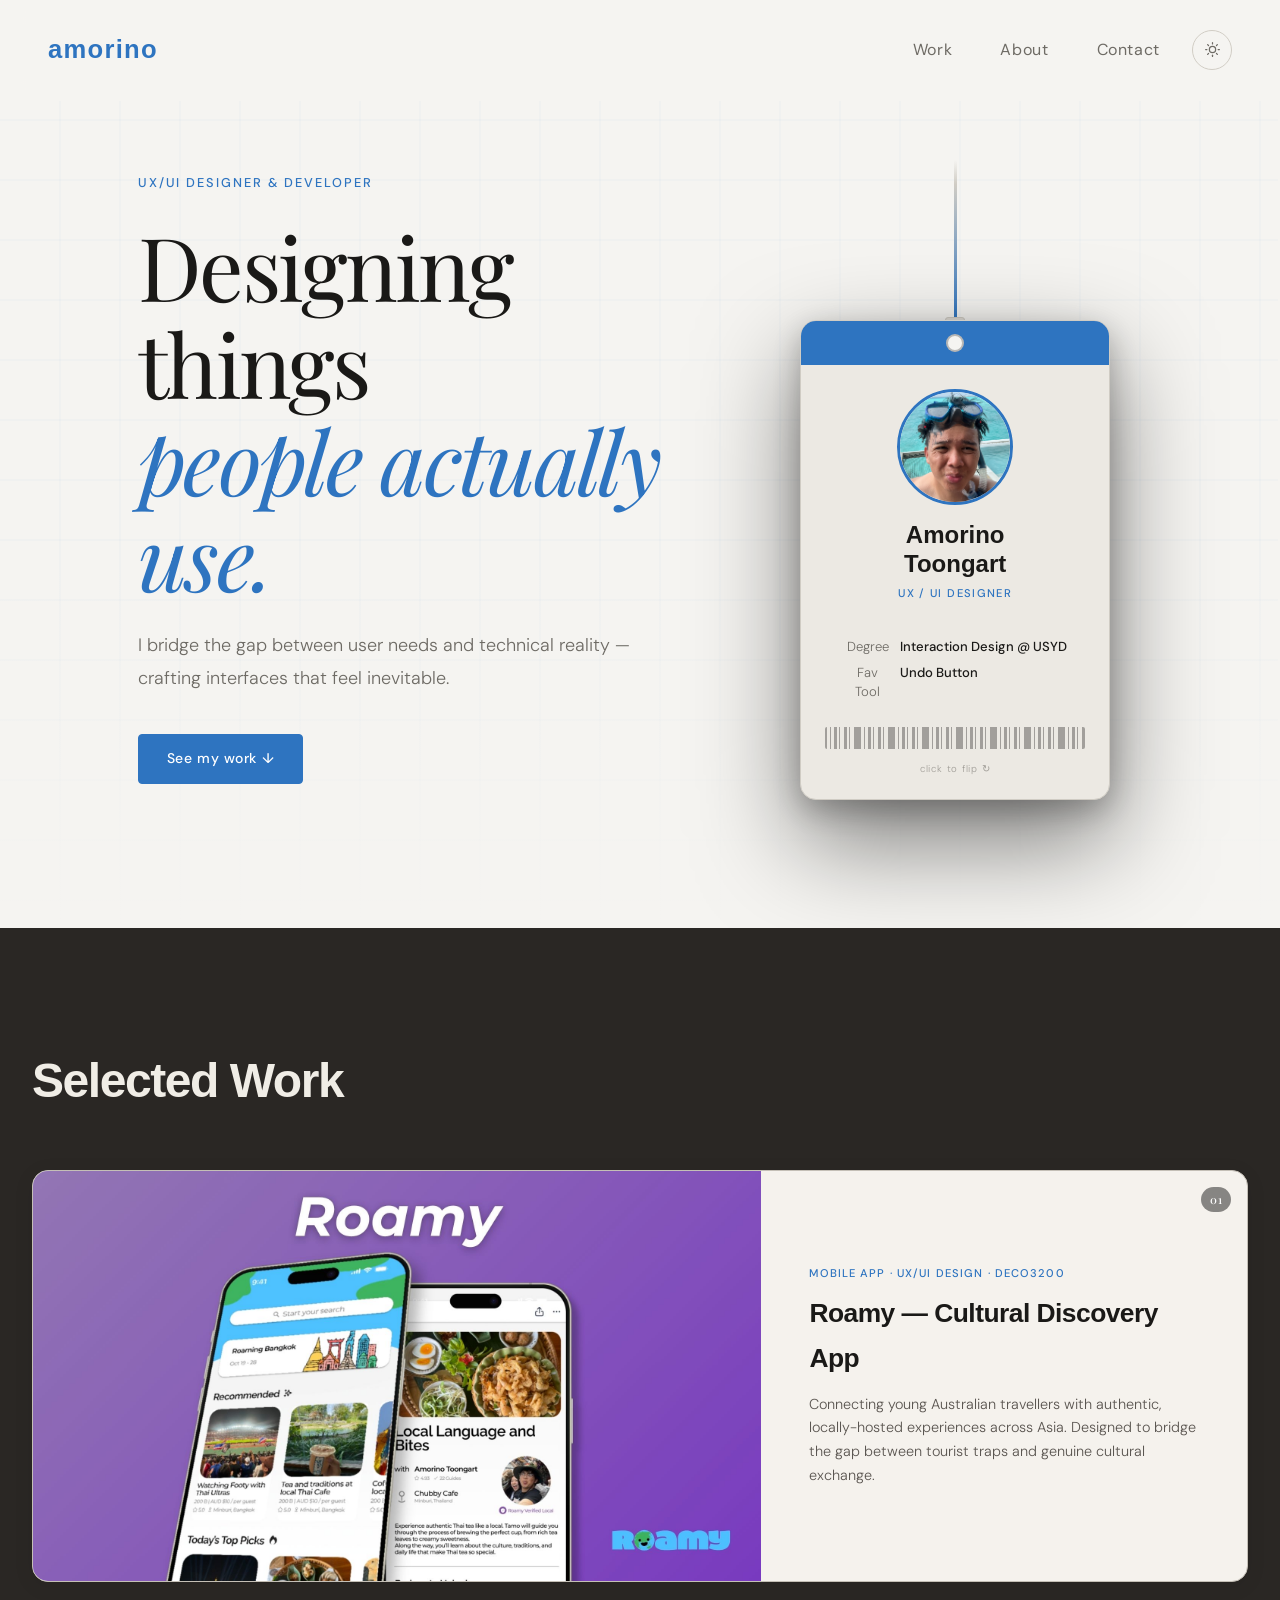
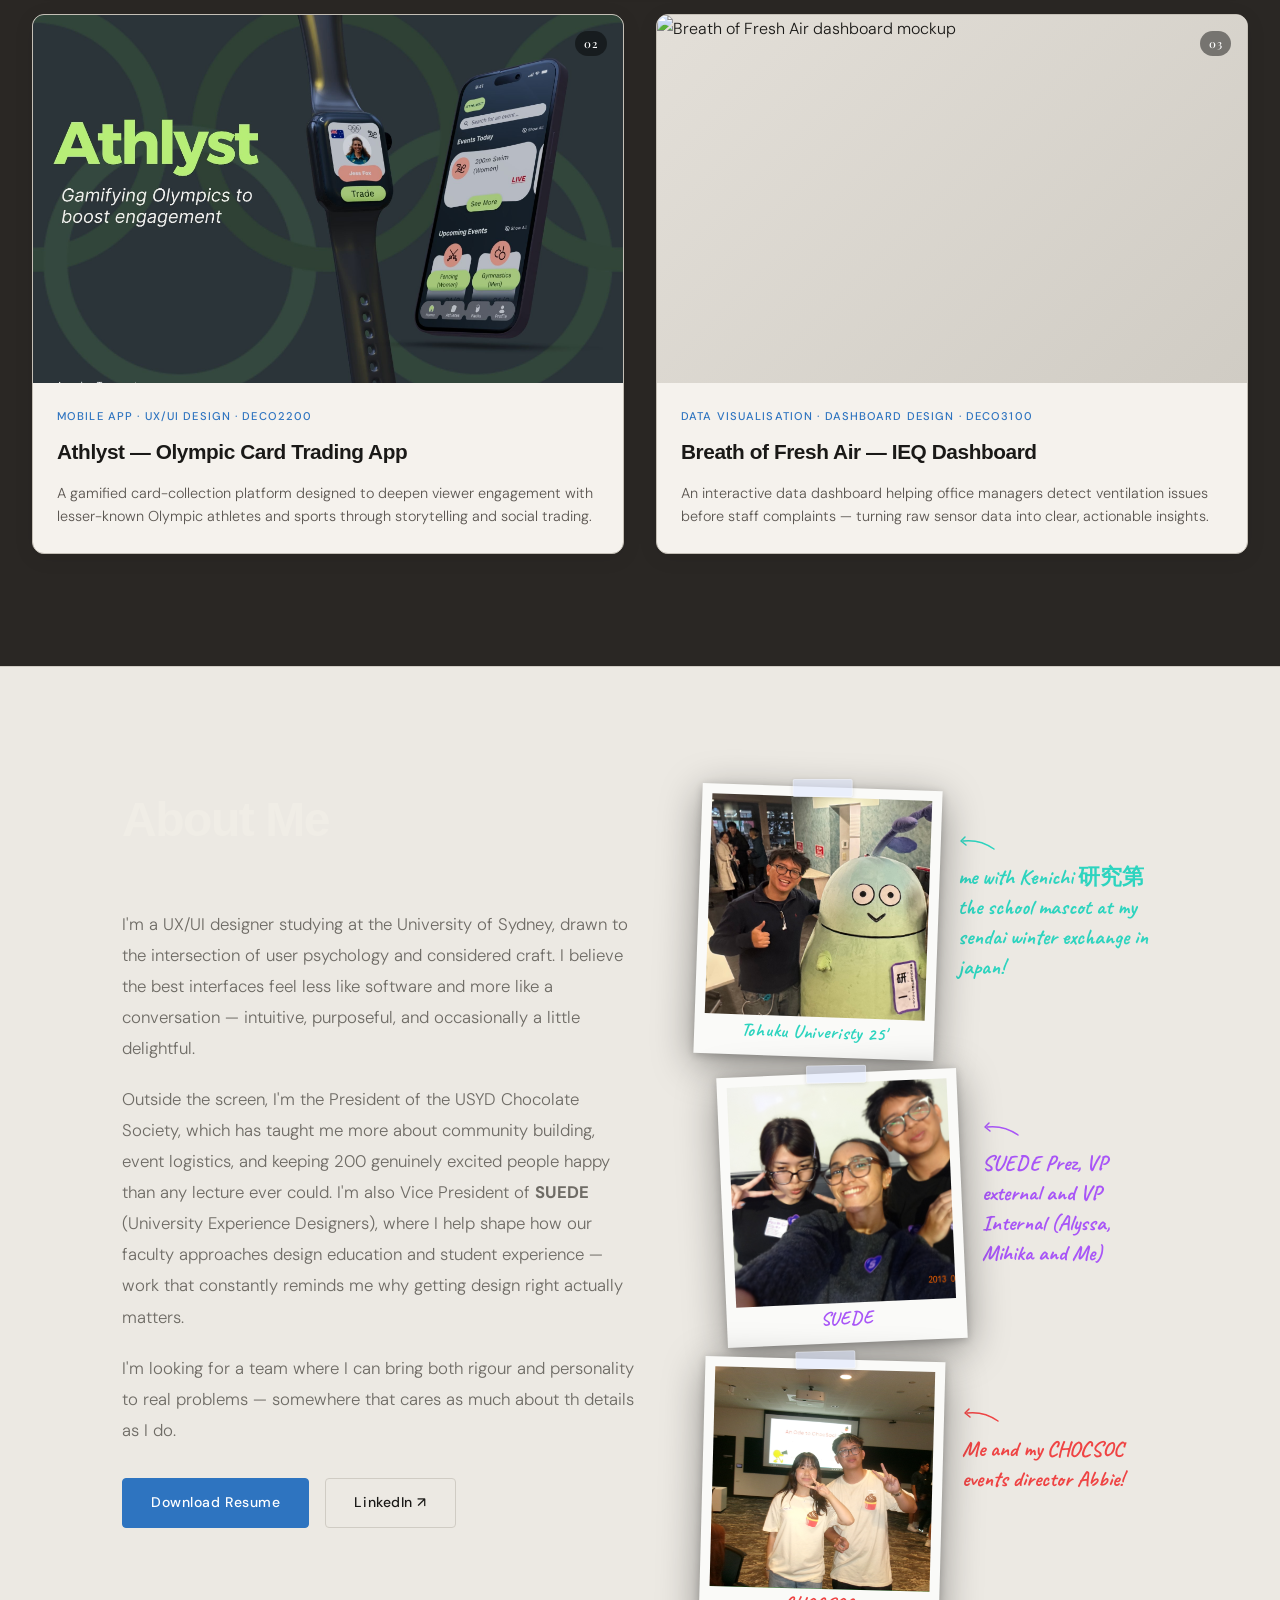
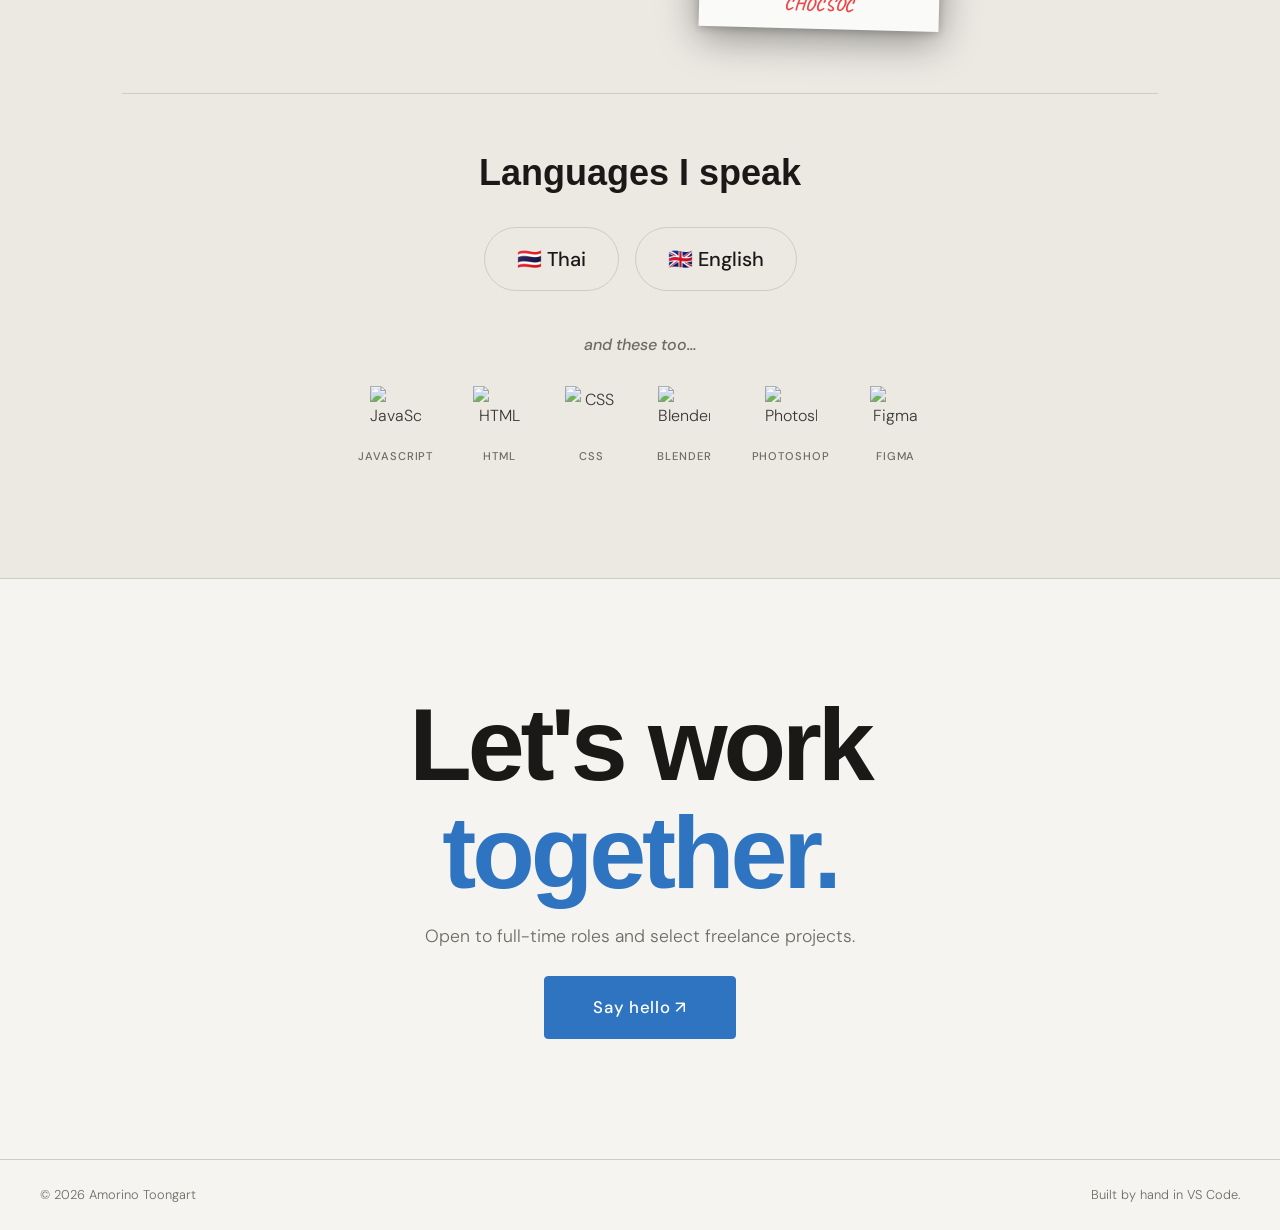
==== index.html @ cbfbdc62 "initial commit" ====
<!DOCTYPE html>
<html lang="en">
<head>
  <meta charset="UTF-8" />
  <meta name="viewport" content="width=device-width, initial-scale=1.0" />
  <title>Amorino Toongart — UX/UI Designer</title>

  <!-- Google Fonts: Playfair Display (display) + DM Sans (body) -->
  <link rel="preconnect" href="https://fonts.googleapis.com" />
  <link rel="preconnect" href="https://fonts.gstatic.com" crossorigin />
  <link href="https://fonts.googleapis.com/css2?family=Playfair+Display:ital,wght@0,400;0,700;1,400&family=DM+Sans:wght@300;400;500&family=Caveat:wght@700&display=swap" rel="stylesheet" />

  <link rel="stylesheet" href="css/style.css" />

  <!-- Runs synchronously before first paint to avoid a flash when user has saved light mode -->
  <script>
    (function () {
      var saved = localStorage.getItem('theme');
      var prefersLight = !window.matchMedia('(prefers-color-scheme: dark)').matches;
      if (saved === 'light' || (!saved && prefersLight)) {
        document.documentElement.setAttribute('data-theme', 'light');
      }
    })();
  </script>
</head>
<body>

  <!-- ===== NAV ===== -->
  <nav class="nav" id="nav">
    <a href="#hero" class="nav__logo">amorino</a>
    <div class="nav__right">
      <ul class="nav__links">
        <li><a href="#work">Work</a></li>
        <li><a href="#about">About</a></li>
        <li><a href="#contact">Contact</a></li>
      </ul>
      <button class="theme-toggle" id="theme-toggle" aria-label="Toggle colour scheme"></button>
    </div>
  </nav>

  <!-- ===== HERO ===== -->
  <section class="hero" id="hero">
    <div class="hero__content">
      <span class="hero__eyebrow">UX/UI Designer & Developer</span>
      <h1 class="hero__title">
        Designing things<br />
        <em>people actually use.</em>
      </h1>
      <p class="hero__sub">
        I bridge the gap between user needs and technical reality —
        crafting interfaces that feel inevitable.
      </p>
      <a href="#work" class="btn">See my work ↓</a>
    </div>

    <!-- Lanyard ID card — click to flip -->
    <div class="hero__lanyard" aria-label="ID card for Amorino Toongart">
      <div class="lanyard__cord"></div>
      <div class="lanyard__flip" id="lanyard-flip" role="button" tabindex="0" aria-label="Flip ID card">
        <div class="lanyard__flip-inner">

          <!-- Front face: ID card -->
          <div class="lanyard__face lanyard__face--front">
            <div class="lanyard__card">
              <div class="lanyard__card-top">
                <span class="lanyard__eyelet"></span>
              </div>
              <div class="lanyard__card-body">
                <div class="lanyard__avatar">
                  <img src="assets/IMG_2735.jpg" alt="Amorino Toongart" />
                </div>
                <strong class="lanyard__name">Amorino<br>Toongart</strong>
                <span class="lanyard__badge">UX / UI Designer</span>
                <hr class="lanyard__rule" />
                <dl class="lanyard__meta">
                  <div class="lanyard__meta-row">
                    <dt>Degree</dt>
                    <dd>Interaction Design @ USYD</dd>
                  </div>
                  <div class="lanyard__meta-row">
                    <dt>Fav Tool</dt>
                    <dd>Undo Button</dd>
                  </div>
                </dl>
                <div class="lanyard__barcode" aria-hidden="true"></div>
                <p class="lanyard__flip-hint">click to flip ↻</p>
              </div>
            </div>
          </div>

          <!-- Back face: NZ map -->
          <div class="lanyard__face lanyard__face--back">
            <div class="lanyard__card">
              <div class="lanyard__card-top">
                <span class="lanyard__eyelet"></span>
              </div>
              <div class="lanyard__card-body lanyard__card-body--map">
                <img src="assets/nz.svg" alt="Map of New Zealand" class="lanyard__nz-map" />
                <p class="lanyard__nz-label">I was born here in NZ! <span class="lanyard__nz-auckland">↑ Auckland</span></p>
              </div>
            </div>
          </div>

        </div>
      </div>
    </div>

    <!-- Decorative background grid — purely CSS, no images needed -->
    <div class="hero__bg" aria-hidden="true"></div>
  </section>

  <!-- ===== WORK ===== -->
  <section class="section work" id="work">
    <div class="container">
      <h2 class="section__title">Selected Work</h2>

      <div class="work__grid">

        <!-- CARD 1 — Featured (Roamy) -->
        <article class="card" data-index="01">
          <div class="card__img-wrap">
            <img src="assets/Roamy Final Dash picture.jpg" alt="Roamy app mockup" class="card__img" />
            <div class="card__overlay">
              <a href="casestudyroamy.html" class="btn btn--outline">View Case Study</a>
            </div>
          </div>
          <div class="card__body">
            <span class="card__tag">Mobile App · UX/UI Design · DECO3200</span>
            <h3 class="card__title">Roamy — Cultural Discovery App</h3>
            <p class="card__desc">
              Connecting young Australian travellers with authentic, locally-hosted experiences
              across Asia. Designed to bridge the gap between tourist traps and genuine cultural exchange.
            </p>
          </div>
        </article>

        <!-- CARD 2 — Athlyst -->
        <article class="card" data-index="02">
          <div class="card__img-wrap">
            <img src="assets/Athlyst COVER.jpg" alt="Athlyst app mockup" class="card__img" />
            <div class="card__overlay">
              <a href="casestudyathlyst.html" class="btn btn--outline">View Case Study</a>
            </div>
          </div>
          <div class="card__body">
            <span class="card__tag">Mobile App · UX/UI Design · DECO2200</span>
            <h3 class="card__title">Athlyst — Olympic Card Trading App</h3>
            <p class="card__desc">
              A gamified card-collection platform designed to deepen viewer engagement with
              lesser-known Olympic athletes and sports through storytelling and social trading.
            </p>
          </div>
        </article>

       <!-- CARD 3 — Breath of Fresh Air -->
<article class="card" data-index="03">
  <div class="card__img-wrap">
    <img src="assets/breath-of-fresh-air-cover.jpg" alt="Breath of Fresh Air dashboard mockup" class="card__img" />
    <div class="card__overlay">
      <a href="casestudybreathoffreshair.html" class="btn btn--outline">View Case Study</a>
    </div>
  </div>
  <div class="card__body">
    <span class="card__tag">Data Visualisation · Dashboard Design · DECO3100</span>
    <h3 class="card__title">Breath of Fresh Air — IEQ Dashboard</h3>
    <p class="card__desc">
      An interactive data dashboard helping office managers detect ventilation issues
      before staff complaints — turning raw sensor data into clear, actionable insights.
    </p>
  </div>
</article>

      </div>
    </div>
  </section>

  <!-- ===== ABOUT ===== -->
  <section class="section about" id="about">
    <div class="container">

      <div class="about__grid">
        <div class="about__text">
          <h2 class="section__title">About Me</h2>
          <p>
            I'm a UX/UI designer studying at the University of Sydney, drawn to the intersection
            of user psychology and considered craft. I believe the best interfaces feel less like
            software and more like a conversation — intuitive, purposeful, and occasionally a
            little delightful.
          </p>
          <p>
            Outside the screen, I'm the President of the USYD Chocolate Society, which has
            taught me more about community building, event logistics, and keeping 200 genuinely
            excited people happy than any lecture ever could. I'm also Vice President of
            <strong>SUEDE</strong> (University Experience Designers), where I help shape how our
            faculty approaches design education and student experience — work that constantly
            reminds me why getting design right actually matters.
          </p>
          <p>
            I'm looking for a team where I can bring both rigour and personality to real
            problems — somewhere that cares as much about th details as I do.
          </p>
          <div class="about__links">
            <a href="assets/resume.pdf" class="btn" target="_blank">Download Resume</a>
            <a href="https://www.linkedin.com/in/amorino-toongart-9a6186265/" class="btn btn--ghost" target="_blank">LinkedIn ↗</a>
          </div>
        </div>

        <div class="about__portrait">

          <!-- Photo 1 -->
          <div class="portrait__item portrait__item--1">
            <div class="portrait__photo portrait__photo--1">
              <img src="assets/IMG_2733.jpg" alt="Amorino at Sendai winter exchange in Japan" />
              <span class="portrait__caption">Tohuku Univeristy 25'</span>
            </div>
            <div class="portrait__note portrait__note--1">
              <svg class="portrait__arrow" viewBox="0 0 38 28" fill="none" aria-hidden="true">
                <path d="M36,22 Q22,12 5,14" stroke="currentColor" stroke-width="1.5" stroke-linecap="round"/>
                <path d="M7,10 L3,14 L8,18" stroke="currentColor" stroke-width="1.5" stroke-linecap="round" stroke-linejoin="round"/>
              </svg>
              <p>me with Kenichi 研究第 the school mascot at my sendai winter exchange in japan!</p>
            </div>
          </div>

          <!-- Photo 2 -->
          <div class="portrait__item portrait__item--2">
            <div class="portrait__photo portrait__photo--2">
              <img src="assets/DSC00049.JPG" alt="SUEDE Prez, VP external and VP Internal" />
              <span class="portrait__caption">SUEDE</span>
            </div>
            <div class="portrait__note portrait__note--2">
              <svg class="portrait__arrow" viewBox="0 0 38 28" fill="none" aria-hidden="true">
                <path d="M36,22 Q22,12 5,14" stroke="currentColor" stroke-width="1.5" stroke-linecap="round"/>
                <path d="M7,10 L3,14 L8,18" stroke="currentColor" stroke-width="1.5" stroke-linecap="round" stroke-linejoin="round"/>
              </svg>
              <p>SUEDE Prez, VP external and VP Internal (Alyssa, Mihika and Me)</p>
            </div>
          </div>

          <!-- Photo 3 -->
          <div class="portrait__item portrait__item--3">
            <div class="portrait__photo portrait__photo--3">
              <img src="assets/IMG_0831.JPG" alt="Me and Abbie, CHOCSOC events director" />
              <span class="portrait__caption">CHOCSOC</span>
            </div>
            <div class="portrait__note portrait__note--3">
              <svg class="portrait__arrow" viewBox="0 0 38 28" fill="none" aria-hidden="true">
                <path d="M36,22 Q22,12 5,14" stroke="currentColor" stroke-width="1.5" stroke-linecap="round"/>
                <path d="M7,10 L3,14 L8,18" stroke="currentColor" stroke-width="1.5" stroke-linecap="round" stroke-linejoin="round"/>
              </svg>
              <p>Me and my CHOCSOC events director Abbie!</p>
            </div>
          </div>

        </div>
      </div>

      <!-- Languages — spoken + tools, separated from main bio -->
      <div class="about__langs reveal">
        <h3 class="langs__heading">Languages I speak</h3>
        <div class="langs__spoken">
          <span class="lang-tag">🇹🇭 Thai</span>
          <span class="lang-tag">🇬🇧 English</span>
        </div>

        <p class="langs__bridge">and these too&hellip;</p>

        <div class="langs__tools">
          <figure class="tool-icon">
            <img src="https://cdn.jsdelivr.net/gh/devicons/devicon@latest/icons/javascript/javascript-original.svg" alt="JavaScript" width="40" height="40" loading="lazy" />
            <figcaption>JavaScript</figcaption>
          </figure>
          <figure class="tool-icon">
            <img src="https://cdn.jsdelivr.net/gh/devicons/devicon@latest/icons/html5/html5-original.svg" alt="HTML" width="40" height="40" loading="lazy" />
            <figcaption>HTML</figcaption>
          </figure>
          <figure class="tool-icon">
            <img src="https://cdn.jsdelivr.net/gh/devicons/devicon@latest/icons/css3/css3-original.svg" alt="CSS" width="40" height="40" loading="lazy" />
            <figcaption>CSS</figcaption>
          </figure>
          <figure class="tool-icon">
            <img src="https://cdn.jsdelivr.net/gh/devicons/devicon@latest/icons/blender/blender-original.svg" alt="Blender" width="40" height="40" loading="lazy" />
            <figcaption>Blender</figcaption>
          </figure>
          <figure class="tool-icon">
            <img src="https://cdn.jsdelivr.net/gh/devicons/devicon@latest/icons/photoshop/photoshop-plain.svg" alt="Photoshop" width="40" height="40" loading="lazy" />
            <figcaption>Photoshop</figcaption>
          </figure>
          <figure class="tool-icon">
            <img src="https://cdn.jsdelivr.net/gh/devicons/devicon@latest/icons/figma/figma-original.svg" alt="Figma" width="40" height="40" loading="lazy" />
            <figcaption>Figma</figcaption>
          </figure>
        </div>
      </div>

    </div>
  </section>

  <!-- ===== CONTACT ===== -->
  <section class="section contact" id="contact">
    <div class="container contact__inner">
      <h2 class="contact__title">Let's work<br><em>together.</em></h2>
      <p class="contact__sub">Open to full-time roles and select freelance projects.</p>
      <a href="mailto:you@email.com" class="btn btn--large contact__cta">Say hello ↗</a>
    </div>
  </section>

  <!-- ===== FOOTER ===== -->
  <footer class="footer">
    <span>© 2026 Amorino Toongart</span>
    <span>Built by hand in VS Code.</span>
  </footer>

  <script src="js/main.js"></script>
</body>
</html>
---- css/style.css ----
/* =============================================
   CSS CUSTOM PROPERTIES (your design tokens)
   Change these and the whole site updates.
   ============================================= */
:root {
  color-scheme: dark;

  --bg: #0e0e0e;
  --bg-2: #161616;
  --surface: #1e1e1e;
  --border: #2a2a2a;

  --text-primary: #f0ede6;
  --text-secondary: #888;
  --accent: #5b9bd5;
  --accent-dim: rgba(91, 155, 213, 0.12);
  --accent-grid: rgba(91, 155, 213, 0.04);  /* hero bg grid lines */
  --nav-bg: rgba(14, 14, 14, 0.85);
  --overlay-bg: rgba(14, 14, 14, 0.72);

  --font-display: 'Playfair Display', Georgia, serif;
  --font-heading: 'Helvetica Neue', Helvetica, Arial, sans-serif;
  --font-body: 'DM Sans', sans-serif;

  --radius: 4px;
  --transition: 0.25s cubic-bezier(0.4, 0, 0.2, 1);
  --max-w: 1100px;
}

/* Light mode overrides — toggled via data-theme="light" on <html> */
[data-theme="light"] {
  color-scheme: light;

  --bg: #f5f4f1;
  --bg-2: #ece9e3;
  --surface: #e3dfd8;
  --border: #d0ccc4;

  --text-primary: #1a1917;
  --text-secondary: #6e6b65;
  --accent: #2e74c0;          /* deeper blue so it pops on light backgrounds */
  --accent-dim: rgba(46, 116, 192, 0.1);
  --accent-grid: rgba(46, 116, 192, 0.05);
  --nav-bg: rgba(245, 244, 241, 0.9);
  --overlay-bg: rgba(245, 244, 241, 0.85);
}
  
  /* =============================================
     RESET & BASE
     ============================================= */
  *, *::before, *::after {
    box-sizing: border-box;
    margin: 0;
    padding: 0;
  }
  
  html {
    scroll-behavior: smooth;
    font-size: 16px;
  }
  
  body {
    background: var(--bg);
    color: var(--text-primary);
    font-family: var(--font-body);
    font-weight: 300;
    line-height: 1.7;
    -webkit-font-smoothing: antialiased;
  }
  
  img {
    display: block;
    max-width: 100%;
  }
  
  a {
    color: inherit;
    text-decoration: none;
  }
  
  ul {
    list-style: none;
  }
  
  /* =============================================
     UTILITY
     ============================================= */
  .container {
    max-width: var(--max-w);
    margin: 0 auto;
    padding: 0 2rem;
  }
  
  .section {
    padding: 7rem 0;
  }
  
  .section__title {
    font-family: var(--font-heading);
    font-size: clamp(2rem, 4vw, 3rem);
    font-weight: 700;
    letter-spacing: -0.03em;
    margin-bottom: 3rem;
  }
  
  /* =============================================
     BUTTONS
     ============================================= */
  .btn {
    display: inline-block;
    position: relative;
    overflow: hidden;
    padding: 0.75rem 1.75rem;
    background: var(--accent);
    color: #fff;
    font-family: var(--font-body);
    font-size: 0.875rem;
    font-weight: 500;
    letter-spacing: 0.04em;
    border-radius: var(--radius);
    border: 1px solid var(--accent);
    cursor: pointer;
    transition: background 0.25s ease, color 0.25s ease, border-color 0.25s ease,
                transform 0.35s cubic-bezier(0.34, 1.56, 0.64, 1),
                box-shadow 0.25s ease;
  }

  /* Shine sweep on solid buttons only */
  .btn:not(.btn--ghost):not(.btn--outline)::after {
    content: '';
    position: absolute;
    top: -50%; left: -60%;
    width: 28%; height: 200%;
    background: rgba(255, 255, 255, 0.22);
    transform: skewX(-20deg);
    transition: left 0.5s ease;
    pointer-events: none;
  }

  .btn:hover {
    background: transparent;
    color: var(--accent);
    transform: translateY(-4px) scale(1.03);
    box-shadow: 0 10px 28px rgba(91, 155, 213, 0.2);
  }

  .btn:not(.btn--ghost):not(.btn--outline):hover::after {
    left: 130%;
  }

  .btn:active {
    transform: translateY(-1px) scale(0.99);
    transition-duration: 0.08s;
  }
  
  .btn--outline {
    background: transparent;
    color: var(--text-primary);
    border-color: var(--text-primary);
  }
  
  .btn--outline:hover {
    background: var(--text-primary);
    color: var(--bg);
  }
  
  .btn--ghost {
    background: transparent;
    color: var(--text-primary);
    border-color: var(--border);
  }
  
  .btn--ghost:hover {
    border-color: var(--text-primary);
  }
  
  .btn--large {
    padding: 1rem 2.5rem;
    font-size: 1rem;
  }
  
  /* =============================================
     NAV
     ============================================= */
  .nav {
    position: fixed;
    top: 0;
    left: 0;
    right: 0;
    z-index: 100;
    display: flex;
    justify-content: space-between;
    align-items: center;
    padding: 1.75rem 3rem;
    background: var(--nav-bg);
    backdrop-filter: blur(12px);
    border-bottom: 1px solid transparent;
    transition: border-color var(--transition), padding var(--transition);
  }

  /* JS adds this class on scroll */
  .nav.scrolled {
    border-bottom-color: var(--border);
    padding: 1.25rem 3rem;
  }

  .nav__logo {
    font-family: var(--font-heading);
    font-size: 1.6rem;
    font-weight: 700;
    color: var(--accent);
    letter-spacing: 0.05em;
    transition: letter-spacing var(--transition), color var(--transition);
  }

  .nav__logo:hover {
    letter-spacing: 0.14em;
  }

  .nav__links {
    display: flex;
    gap: 3rem;
  }

  .nav__links a {
    position: relative;
    font-size: 1rem;
    font-weight: 400;
    color: var(--text-secondary);
    letter-spacing: 0.04em;
    transition: color var(--transition);
    padding-bottom: 3px;
  }

  .nav__links a::after {
    content: '';
    position: absolute;
    bottom: 0;
    left: 0;
    width: 100%;
    height: 1.5px;
    background: var(--accent);
    transform: scaleX(0);
    transform-origin: right;
    transition: transform 0.3s cubic-bezier(0.4, 0, 0.2, 1);
  }

  .nav__links a:hover {
    color: var(--text-primary);
  }

  .nav__links a:hover::after {
    transform: scaleX(1);
    transform-origin: left;
  }

  .nav__right {
    display: flex;
    align-items: center;
    gap: 2rem;
  }

  .theme-toggle {
    display: flex;
    align-items: center;
    justify-content: center;
    width: 2.5rem;
    height: 2.5rem;
    background: none;
    border: 1px solid var(--border);
    border-radius: 50%;
    color: var(--text-secondary);
    cursor: pointer;
    flex-shrink: 0;
    transition: color var(--transition), border-color var(--transition), transform var(--transition), background var(--transition);
  }

  .theme-toggle:hover {
    color: var(--accent);
    border-color: var(--accent);
    transform: rotate(20deg);
    background: var(--accent-dim);
  }
  
  /* =============================================
     HERO
     ============================================= */
  .hero {
    position: relative;
    min-height: 100vh;
    display: flex;
    align-items: center;
    justify-content: center;
    gap: clamp(3rem, 8vw, 9rem);
    padding: 10rem 4rem 8rem;
    overflow: hidden;
  }

  .hero__content {
    position: relative;
    z-index: 2;
    max-width: 560px;
    flex-shrink: 0;
  }
  
  .hero__eyebrow {
    display: inline-block;
    font-size: 0.8rem;
    font-weight: 500;
    letter-spacing: 0.15em;
    text-transform: uppercase;
    color: var(--accent);
    margin-bottom: 1.5rem;
  }
  
  .hero__title {
    font-family: var(--font-display);
    font-size: clamp(3rem, 7vw, 5.5rem);
    font-weight: 400;
    line-height: 1.1;
    letter-spacing: -0.03em;
    margin-bottom: 1.5rem;
  }
  
  .hero__title em {
    font-style: italic;
    color: var(--accent);
  }
  
  .hero__sub {
    font-size: 1.125rem;
    color: var(--text-secondary);
    max-width: 520px;
    margin-bottom: 2.5rem;
    line-height: 1.8;
  }
  
  /* =============================================
     HERO LANYARD
     Absolutely positioned right-side ID card.
     Pure CSS — no images required.
     ============================================= */
  @keyframes sway {
    0%, 100% { transform: rotate(-1.8deg); }
    50%       { transform: rotate( 1.8deg); }
  }

  .hero__lanyard {
    position: relative;
    z-index: 2;
    display: flex;
    flex-direction: column;
    align-items: center;
    animation: sway 5s ease-in-out infinite;
    transform-origin: top center;
    flex-shrink: 0;
    padding-right: 2rem;
  }

  /* The strap/cord */
  .lanyard__cord {
    width: 3px;
    height: 160px;
    background: linear-gradient(to bottom, transparent, var(--border) 15%, var(--accent) 100%);
    border-radius: 2px;
    position: relative;
  }

  /* Metal clip where cord meets card */
  .lanyard__cord::after {
    content: '';
    position: absolute;
    bottom: -6px;
    left: 50%;
    transform: translateX(-50%);
    width: 20px;
    height: 9px;
    background: var(--surface);
    border: 1px solid var(--border);
    border-radius: 3px;
  }

  .lanyard__card {
    width: 310px;
    background: var(--bg-2);
    border: 1px solid var(--border);
    border-radius: 16px;
    overflow: hidden;
    box-shadow:
      0 40px 100px rgba(0, 0, 0, 0.5),
      0 10px 30px rgba(0, 0, 0, 0.25),
      inset 0 1px 0 rgba(255, 255, 255, 0.04);
    transform-origin: top center;
  }

  /* Accent band + eyelet hole at top */
  .lanyard__card-top {
    background: var(--accent);
    height: 44px;
    display: flex;
    align-items: center;
    justify-content: center;
  }

  .lanyard__eyelet {
    width: 18px;
    height: 18px;
    border-radius: 50%;
    background: var(--bg);
    border: 2px solid rgba(0, 0, 0, 0.25);
    display: block;
  }

  .lanyard__card-body {
    padding: 1.5rem 1.5rem 1.4rem;
    display: flex;
    flex-direction: column;
    align-items: center;
    text-align: center;
  }

  /* Profile photo clipped to a circle */
  .lanyard__avatar {
    width: 116px;
    height: 116px;
    border-radius: 50%;
    border: 3px solid var(--accent);
    overflow: hidden;
    margin-bottom: 1rem;
    flex-shrink: 0;
  }

  .lanyard__avatar img {
    width: 100%;
    height: 100%;
    object-fit: cover;
    object-position: center top; /* favour the face */
    display: block;
  }

  .lanyard__name {
    font-family: var(--font-heading);
    font-size: 1.5rem;
    font-weight: 700;
    line-height: 1.2;
    color: var(--text-primary);
    display: block;
    margin-bottom: 0.35rem;
    text-align: center;
  }

  .lanyard__badge {
    font-size: 0.7rem;
    font-weight: 500;
    letter-spacing: 0.12em;
    text-transform: uppercase;
    color: var(--accent);
    display: block;
    margin-bottom: 1.1rem;
  }

  .lanyard__rule {
    border: none;
    border-top: 1px solid var(--border);
    margin-bottom: 1rem;
  }

  .lanyard__meta {
    margin-bottom: 1.1rem;
  }

  .lanyard__meta-row {
    display: flex;
    gap: 0.5rem;
    margin-bottom: 0.5rem;
    font-size: 0.82rem;
    line-height: 1.4;
  }

  .lanyard__meta-row dt {
    color: var(--text-secondary);
    width: 48px;
    flex-shrink: 0;
  }

  .lanyard__meta-row dd {
    color: var(--text-primary);
    font-weight: 500;
  }

  /* Purely decorative barcode via CSS gradient */
  .lanyard__barcode {
    width: 100%;
    height: 22px;
    border-radius: 2px;
    opacity: 0.35;
    background: repeating-linear-gradient(
      90deg,
      var(--text-primary)  0px,  var(--text-primary)  2px,
      transparent          2px,  transparent          5px,
      var(--text-primary)  5px,  var(--text-primary)  6px,
      transparent          6px,  transparent          9px,
      var(--text-primary)  9px,  var(--text-primary) 12px,
      transparent         12px,  transparent         14px,
      var(--text-primary) 14px,  var(--text-primary) 15px,
      transparent         15px,  transparent         19px,
      var(--text-primary) 19px,  var(--text-primary) 22px,
      transparent         22px,  transparent         24px,
      var(--text-primary) 24px,  var(--text-primary) 25px,
      transparent         25px,  transparent         29px,
      var(--text-primary) 29px,  var(--text-primary) 32px
    );
    background-size: 34px 100%;
  }

  /* =============================================
     LANYARD FLIP CARD
     3D flip on click — front is ID, back is NZ map
     ============================================= */
  .lanyard__flip {
    width: 310px;
    perspective: 1200px;
    cursor: pointer;
  }

  .lanyard__flip-inner {
    position: relative;
    transform-style: preserve-3d;
    transition: transform 0.65s cubic-bezier(0.4, 0, 0.2, 1);
  }

  .lanyard__flip-inner.is-flipped {
    transform: rotateY(180deg);
  }

  .lanyard__face {
    backface-visibility: hidden;
    -webkit-backface-visibility: hidden;
  }

  .lanyard__face--back {
    position: absolute;
    inset: 0;
    transform: rotateY(180deg);
  }

  .lanyard__face--back .lanyard__card {
    height: 100%;
    display: flex;
    flex-direction: column;
  }

  .lanyard__card-body--map {
    flex: 1;
    display: flex;
    flex-direction: column;
    align-items: center;
    justify-content: center;
    gap: 0.75rem;
    padding: 1.25rem 1.5rem;
  }

  .lanyard__nz-map {
    width: 100%;
    max-height: 200px;
    object-fit: contain;
  }

  .lanyard__nz-label {
    font-family: 'Caveat', cursive;
    font-size: 1rem;
    font-weight: 700;
    color: var(--text-primary);
    text-align: center;
    line-height: 1.4;
  }

  .lanyard__nz-auckland {
    display: block;
    color: var(--accent);
    font-size: 0.9rem;
  }

  .lanyard__flip-hint {
    font-size: 0.6rem;
    letter-spacing: 0.08em;
    color: var(--text-secondary);
    text-align: center;
    margin-top: 0.75rem;
    opacity: 0.6;
  }

  /* Scale lanyard down at medium widths so both hero text and card remain visible */
  @media (max-width: 1000px) {
    .lanyard__flip,
    .lanyard__card { width: 260px; }
    .lanyard__cord  { height: 130px; }
  }

  @media (max-width: 820px) {
    .lanyard__flip,
    .lanyard__card { width: 220px; }
    .lanyard__cord  { height: 100px; }
    .lanyard__avatar { width: 80px; height: 80px; }
    .lanyard__name  { font-size: 1.15rem; }
    .lanyard__card-body { padding: 1rem 1.25rem 1rem; }
    .hero__lanyard  { padding-right: 0; }
  }

  /* Below ~600px hide lanyard — too narrow to show both */
  @media (max-width: 600px) {
    .hero__lanyard { display: none; }
  }

  /* Grid is drawn by canvas in main.js — canvas handles distortion */
  .hero__bg {
    position: absolute;
    inset: 0;
    z-index: 1;
  }

  /* Fade sits above the canvas so the grid dissolves toward the bottom */
  .hero__bg::after {
    content: '';
    position: absolute;
    bottom: 0;
    left: 0;
    right: 0;
    height: 40%;
    background: linear-gradient(transparent, var(--bg));
    z-index: 2;
  }
  
  /* =============================================
     WORK / PROJECT CARDS
     ============================================= */
  .work {
    background: var(--bg);
  }
  html[data-theme="light"] .work {
    background: #2a2724;
  }
  html[data-theme="light"] .section__title {
    color: #f0ede6;
  }
  
  /* Let the work section breathe wider than the standard container */
  .work .container {
    max-width: 1440px;
  }

  .work__grid {
    display: grid;
    grid-template-columns: 1fr 1fr;
    gap: 2rem;
  }

  /* Featured card — spans full width, horizontal image/text layout */
  .work__grid .card:first-child {
    grid-column: 1 / -1;
    display: grid;
    grid-template-columns: 3fr 2fr;
    border-radius: 1rem;
    min-height: 400px;
  }

  .work__grid .card:first-child .card__img-wrap {
    aspect-ratio: unset;
    height: 100%;
    border-radius: 0; /* card handles the rounding */
  }

  .work__grid .card:first-child .card__body {
    display: flex;
    flex-direction: column;
    justify-content: center;
    padding: 3rem;
  }

  .work__grid .card:first-child .card__title {
    font-size: 1.65rem;
  }

  /* Smaller cards — slightly rounder to match featured */
  .work__grid .card:not(:first-child) {
    border-radius: 0.75rem;
  }
  
  .card {
    background: var(--bg-2);
    border: 1px solid var(--border);
    border-radius: calc(var(--radius) * 2);
    overflow: hidden;
    transition: transform var(--transition), border-color var(--transition);
    position: relative;
  }
  html[data-theme="light"] .card {
    background: #f5f2ed;
    border-color: #c4bfb6;
    box-shadow: 0 4px 20px rgba(0, 0, 0, 0.08);
  }
  
  .card::before {
    /* Number label top-right */
    content: attr(data-index);
    position: absolute;
    top: 1rem;
    right: 1rem;
    font-family: var(--font-display);
    font-size: 0.7rem;
    font-weight: 500;
    color: #fff;
    background: rgba(0, 0, 0, 0.45);
    backdrop-filter: blur(6px);
    padding: 0.2rem 0.55rem;
    border-radius: 20px;
    letter-spacing: 0.06em;
    z-index: 10;
  }
  
  .card:hover {
    transform: translateY(-4px);
    border-color: var(--accent);
  }
  
  .card__img-wrap {
    position: relative;
    aspect-ratio: 16 / 10;
    overflow: hidden;
    background: var(--surface);
  }
  
  /* Placeholder gradient when no image is set */
  .card__img-wrap::before {
    content: '';
    position: absolute;
    inset: 0;
    background: linear-gradient(135deg, var(--surface) 0%, var(--border) 100%);
  }
  
  .card__img {
    width: 100%;
    height: 100%;
    object-fit: cover;
    transition: transform 0.4s ease;
    position: relative;
    z-index: 1;
  }
  
  .card:hover .card__img {
    transform: scale(1.04);
  }
  
  .card__overlay {
    position: absolute;
    inset: 0;
    background: var(--overlay-bg);
    display: flex;
    align-items: center;
    justify-content: center;
    opacity: 0;
    transition: opacity var(--transition);
    z-index: 2;
  }
  
  .card:hover .card__overlay {
    opacity: 1;
  }
  
  .card__body {
    padding: 1.5rem;
  }
  
  .card__tag {
    font-size: 0.7rem;
    font-weight: 500;
    letter-spacing: 0.1em;
    text-transform: uppercase;
    color: var(--accent);
    display: block;
    margin-bottom: 0.5rem;
  }
  
  .card__title {
    font-family: var(--font-heading);
    font-size: 1.3rem;
    font-weight: 700;
    letter-spacing: -0.02em;
    margin-bottom: 0.75rem;
    color: #fff;
  }
  html[data-theme="light"] .card__title {
    color: #1a1917;
  }
  html[data-theme="light"] .card__desc {
    color: #5a5550;
  }
  
  .card__desc {
    font-size: 0.9rem;
    color: var(--text-secondary);
    line-height: 1.65;
  }
  
  /* =============================================
     ABOUT
     ============================================= */
  .about {
    background: var(--bg-2);
    border-top: 1px solid var(--border);
    border-bottom: 1px solid var(--border);
  }
  
  .about__grid {
    display: grid;
    grid-template-columns: 1fr 460px;
    gap: 4rem;
    align-items: start;
  }
  
  .about__text p {
    font-size: 1.05rem;
    color: var(--text-secondary);
    margin-bottom: 1.25rem;
    line-height: 1.85;
  }
  
  .about__links {
    display: flex;
    gap: 1rem;
    margin-top: 2rem;
    flex-wrap: wrap;
  }
  
  /* Stacked polaroid photos in About section */
  .about__portrait {
    display: flex;
    flex-direction: column;
    gap: 1rem;
    padding-top: 0.5rem;
  }

  /* Each item: polaroid on the left, note on the right */
  .portrait__item {
    display: flex;
    flex-direction: row;
    align-items: flex-start;
    gap: 1.25rem;
  }
  .portrait__item--1 { margin-left: 0; }
  .portrait__item--2 { margin-left: 1.5rem; }
  .portrait__item--3 { margin-left: 0.25rem; }

  .portrait__photo {
    position: relative;
    width: 240px;
    background: #fafaf8;
    padding: 10px 10px 40px;
    box-shadow:
      0 10px 40px rgba(0, 0, 0, 0.4),
      0 2px 8px rgba(0, 0, 0, 0.2);
  }

  .portrait__photo img {
    display: block;
    width: 100%;
    aspect-ratio: 1;
    object-fit: cover;
    object-position: top;
  }

  /* Tape strip on every polaroid */
  .portrait__photo::before {
    content: '';
    position: absolute;
    top: -8px;
    left: 50%;
    width: 60px;
    height: 18px;
    background: rgba(220, 230, 255, 0.55);
    border: 1px solid rgba(255, 255, 255, 0.3);
    border-radius: 2px;
    box-shadow: 0 1px 4px rgba(0, 0, 0, 0.12);
    z-index: 1;
  }

  .portrait__photo--1 { transform: rotate(2deg); }
  .portrait__photo--1::before { transform: translateX(-50%) rotate(-2deg); }

  .portrait__photo--2 { transform: rotate(-2.5deg); }
  .portrait__photo--2::before { transform: translateX(-50%) rotate(1.5deg); }

  .portrait__photo--3 { transform: rotate(1.5deg); }
  .portrait__photo--3::before { transform: translateX(-50%) rotate(-3deg); }

  /* Handwritten note to the right of each polaroid */
  .portrait__note {
    flex: 1;
    display: flex;
    flex-direction: column;
    align-items: flex-start;
    gap: 0.4rem;
    padding-top: 2.5rem;
  }

  .portrait__note p {
    font-family: 'Caveat', cursive;
    font-size: 1.35rem;
    font-weight: 700;
    line-height: 1.4;
  }

  .portrait__arrow {
    width: 38px;
    height: 28px;
    flex-shrink: 0;
  }

  .portrait__note--1 p, .portrait__note--1 .portrait__arrow { color: #2dd4bf; }
  .portrait__note--2 p, .portrait__note--2 .portrait__arrow { color: #a855f7; }
  .portrait__note--3 p, .portrait__note--3 .portrait__arrow { color: #ef4444; }

  /* Sharpie-style caption in the white polaroid border at the bottom */
  .portrait__caption {
    position: absolute;
    bottom: 9px;
    left: 0;
    right: 0;
    text-align: center;
    font-family: 'Caveat', cursive;
    font-size: 1.15rem;
    font-weight: 700;
    letter-spacing: 0.04em;
    pointer-events: none;
  }

  .portrait__photo--1 .portrait__caption { color: #2dd4bf; }
  .portrait__photo--2 .portrait__caption { color: #a855f7; }
  .portrait__photo--3 .portrait__caption { color: #ef4444; }

  /* =============================================
     ABOUT — LANGUAGES BLOCK
     ============================================= */
  .about__langs {
    margin-top: 4rem;
    padding-top: 3rem;
    border-top: 1px solid var(--border);
    text-align: center;
  }

  .langs__heading {
    font-family: var(--font-heading);
    font-size: clamp(1.5rem, 3vw, 2.25rem);
    font-weight: 700;
    color: var(--text-primary);
    margin-bottom: 1.5rem;
  }

  .langs__spoken {
    display: flex;
    justify-content: center;
    gap: 1rem;
    flex-wrap: wrap;
    margin-bottom: 2.5rem;
  }

  .lang-tag {
    display: inline-flex;
    align-items: center;
    gap: 0.5rem;
    padding: 0.85rem 2rem;
    border: 1px solid var(--border);
    border-radius: 100px;
    font-size: 1.25rem;
    font-weight: 500;
    color: var(--text-primary);
    transition: border-color var(--transition);
  }

  .lang-tag:hover {
    border-color: var(--accent);
  }

  .langs__bridge {
    font-size: 1rem;
    font-style: italic;
    font-weight: 500;
    color: var(--text-secondary);
    margin-bottom: 1.75rem;
  }

  .langs__tools {
    display: flex;
    flex-wrap: wrap;
    justify-content: center;
    gap: 2.5rem;
    align-items: flex-start;
  }

  .tool-icon {
    display: flex;
    flex-direction: column;
    align-items: center;
    gap: 0.6rem;
    margin: 0;
    cursor: default;
  }

  .tool-icon img {
    width: 52px;
    height: 52px;
    object-fit: contain;
    opacity: 0.85;
    transition: opacity var(--transition), transform var(--transition);
  }

  .tool-icon:hover img {
    opacity: 1;
    transform: translateY(-3px);
  }

  .tool-icon figcaption {
    font-size: 0.7rem;
    font-weight: 500;
    letter-spacing: 0.08em;
    text-transform: uppercase;
    color: var(--text-secondary);
  }
  
  /* =============================================
     CONTACT
     ============================================= */
  .contact {
    text-align: center;
  }

  .contact__inner {
    max-width: 860px;
  }

  .contact__title {
    font-family: var(--font-heading);
    font-size: clamp(3.5rem, 8vw, 7rem);
    font-weight: 700;
    letter-spacing: -0.04em;
    line-height: 1.05;
    margin-bottom: 1.5rem;
  }

  .contact__title em {
    font-style: normal;
    color: var(--accent);
    display: inline-block;
    transition: transform 0.3s ease;
  }

  .contact__title:hover em {
    transform: skewX(-4deg) scale(1.04);
  }

  .contact__sub {
    color: var(--text-secondary);
    font-size: 1.1rem;
    margin-bottom: 1.5rem;
    margin-top: -0.5rem;
  }

  @keyframes contact-bob {
    0%, 100% { transform: translateY(0); }
    50%       { transform: translateY(-7px); }
  }

  .contact__cta {
    animation: contact-bob 2.5s ease-in-out infinite;
    font-size: 1.05rem;
    padding: 1rem 3rem;
  }

  .contact__cta:hover {
    animation: none;
    transform: scale(1.06);
  }
  
  /* =============================================
     FOOTER
     ============================================= */
  .footer {
    display: flex;
    justify-content: space-between;
    align-items: center;
    padding: 1.5rem 2.5rem;
    border-top: 1px solid var(--border);
    font-size: 0.8rem;
    color: var(--text-secondary);
  }
  

  /* =============================================
     SCROLL REVEAL ANIMATION
     JS targets .reveal — this is the initial state
     ============================================= */
  .reveal {
    opacity: 0;
    transform: translateY(24px);
    transition: opacity 0.6s ease, transform 0.6s ease;
  }
  
  .reveal.visible {
    opacity: 1;
    transform: translateY(0);
  }
  
  /* =============================================
     RESPONSIVE
     ============================================= */
  @media (max-width: 768px) {
    .hero {
      padding: 7rem 1.5rem 4rem;
    }

    .hero__sub {
      max-width: 100%;
    }

    .about__grid {
      grid-template-columns: 1fr;
      gap: 3rem;
    }
  
    .work__grid {
      grid-template-columns: 1fr;
    }

    .work__grid .card:first-child {
      grid-template-columns: 1fr;
      min-height: unset;
    }

    .work__grid .card:first-child .card__img-wrap {
      aspect-ratio: 16 / 10;
      height: auto;
    }
  
    .nav__links {
      gap: 1.5rem;
    }

    .langs__tools {
      gap: 1.5rem;
    }

    .footer {
      flex-direction: column;
      gap: 0.5rem;
      text-align: center;
    }
  }
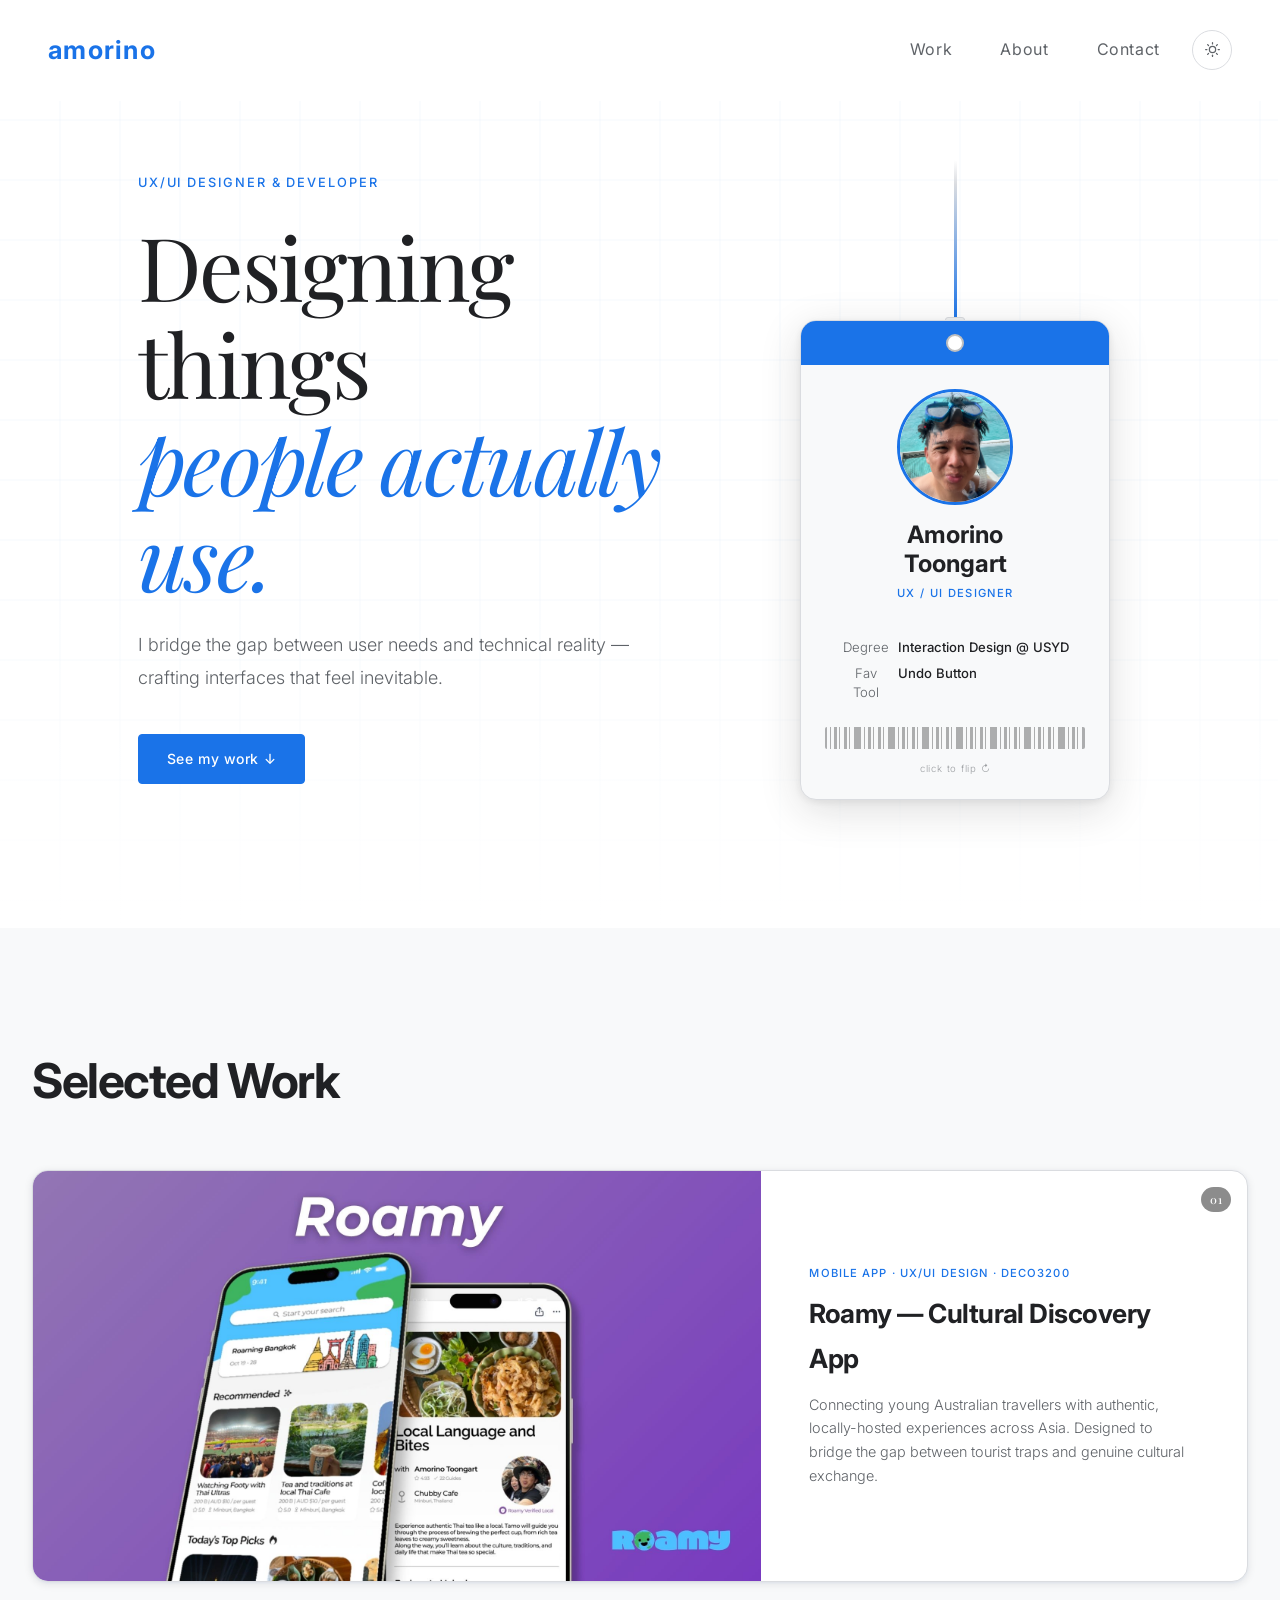
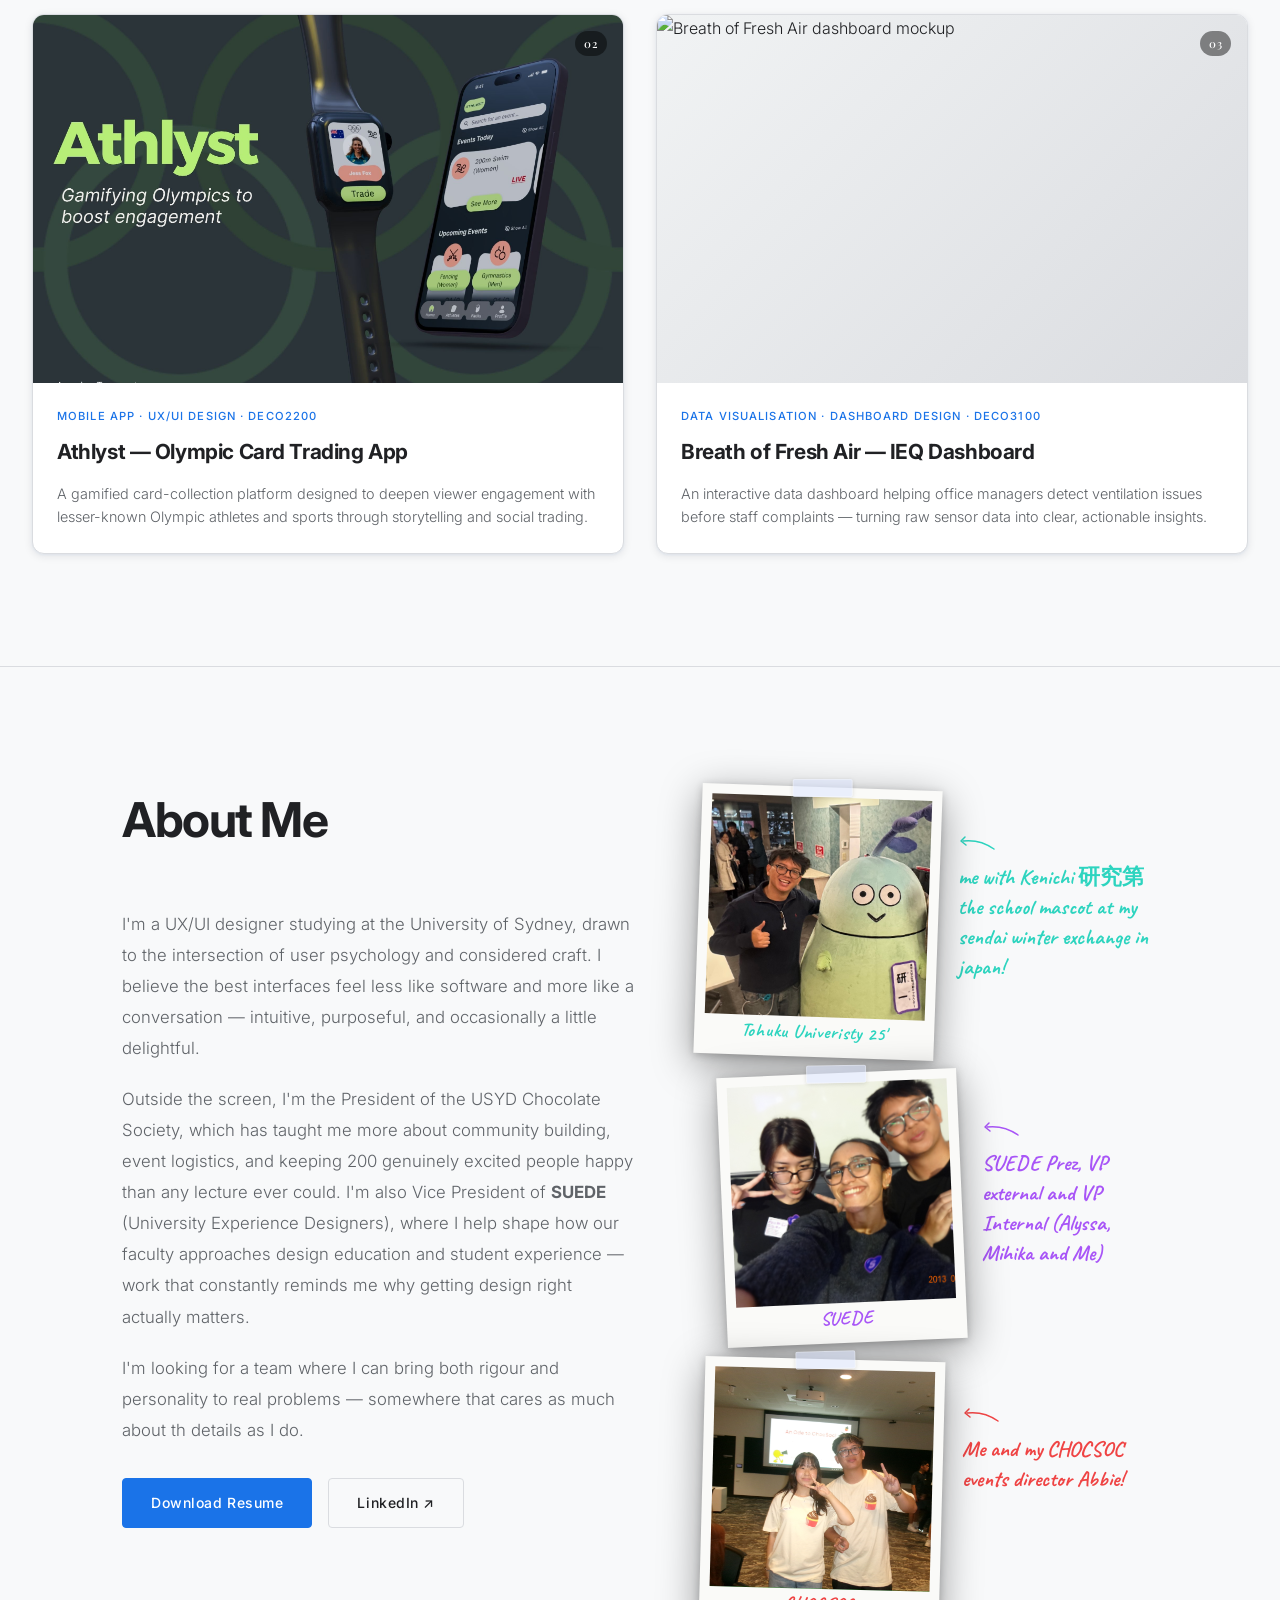
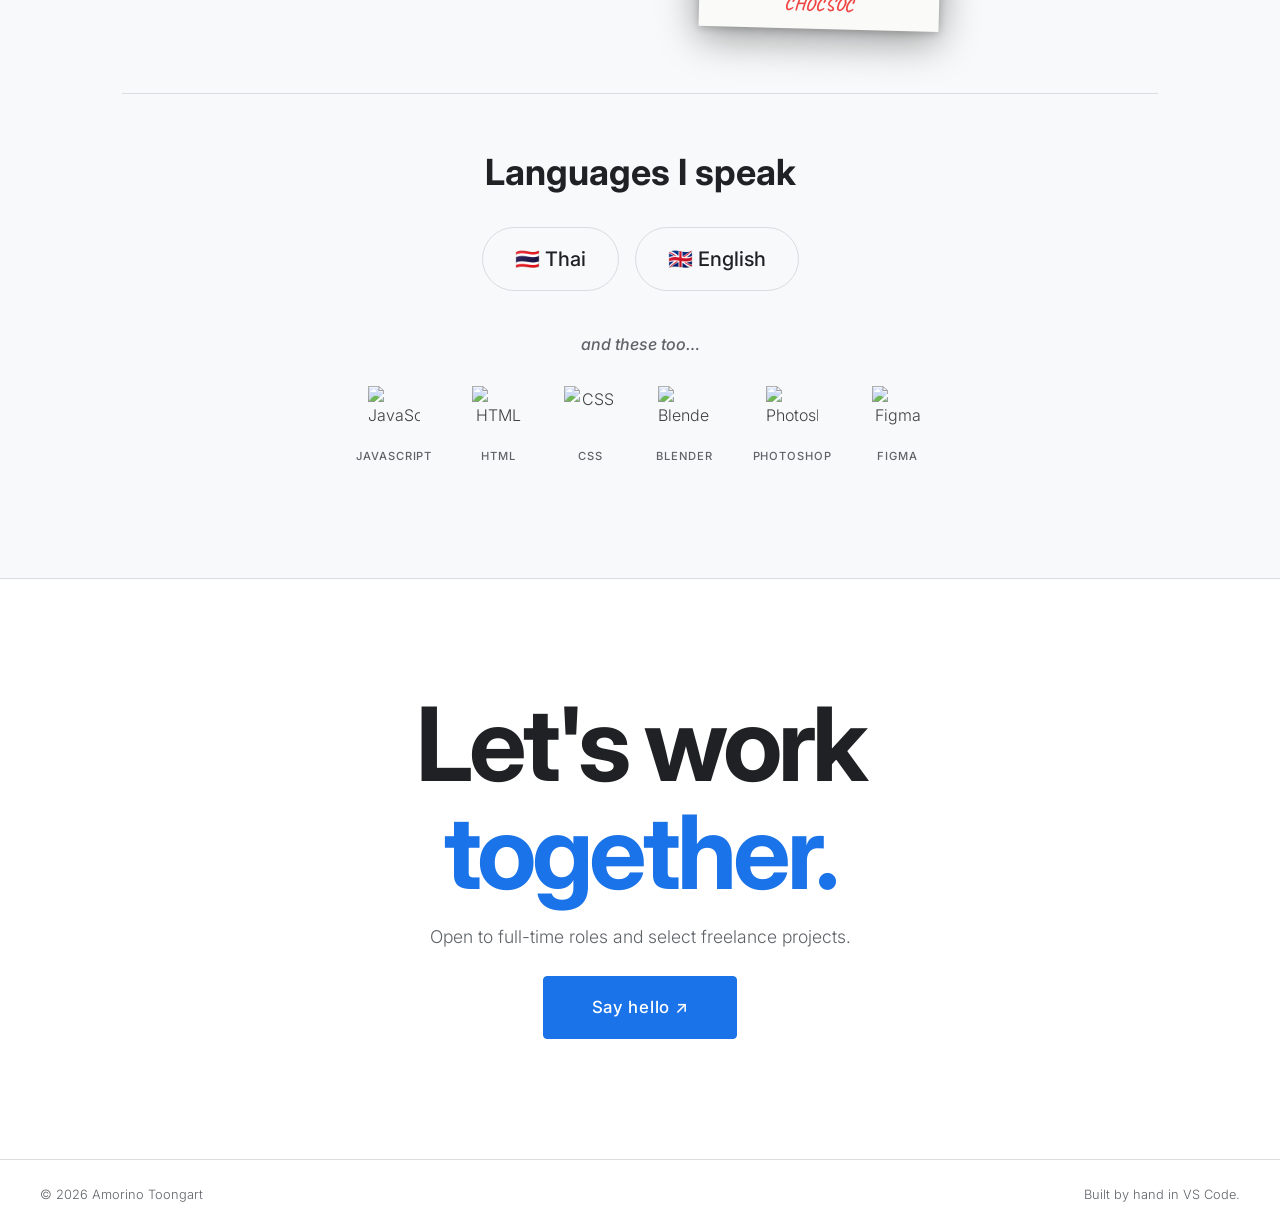
==== commit 9227c76b: "colouring" ====
--- a/index.html
+++ b/index.html
@@ -5,19 +5,17 @@
   <meta name="viewport" content="width=device-width, initial-scale=1.0" />
   <title>Amorino Toongart — UX/UI Designer</title>
 
-  <!-- Google Fonts: Playfair Display (display) + DM Sans (body) -->
+  <!-- Google Fonts: Playfair Display (display) + Inter (body/UI) + Caveat (handwritten) -->
   <link rel="preconnect" href="https://fonts.googleapis.com" />
   <link rel="preconnect" href="https://fonts.gstatic.com" crossorigin />
-  <link href="https://fonts.googleapis.com/css2?family=Playfair+Display:ital,wght@0,400;0,700;1,400&family=DM+Sans:wght@300;400;500&family=Caveat:wght@700&display=swap" rel="stylesheet" />
+  <link href="https://fonts.googleapis.com/css2?family=Playfair+Display:ital,wght@0,400;0,700;1,400&family=Inter:wght@300;400;500;600;700&family=Caveat:wght@700&display=swap" rel="stylesheet" />
 
   <link rel="stylesheet" href="css/style.css" />
 
-  <!-- Runs synchronously before first paint to avoid a flash when user has saved light mode -->
+  <!-- Light mode is default; only respect an explicit saved 'dark' preference -->
   <script>
     (function () {
-      var saved = localStorage.getItem('theme');
-      var prefersLight = !window.matchMedia('(prefers-color-scheme: dark)').matches;
-      if (saved === 'light' || (!saved && prefersLight)) {
+      if (localStorage.getItem('theme') !== 'dark') {
         document.documentElement.setAttribute('data-theme', 'light');
       }
     })();
--- a/css/style.css
+++ b/css/style.css
@@ -19,8 +19,14 @@
   --overlay-bg: rgba(14, 14, 14, 0.72);
 
   --font-display: 'Playfair Display', Georgia, serif;
-  --font-heading: 'Helvetica Neue', Helvetica, Arial, sans-serif;
-  --font-body: 'DM Sans', sans-serif;
+  --font-heading: 'Inter', 'Helvetica Neue', Helvetica, Arial, sans-serif;
+  --font-body: 'Inter', sans-serif;
+
+  /* Google primary palette */
+  --color-blue: #1a73e8;
+  --color-red: #ea4335;
+  --color-yellow: #fbbc04;
+  --color-green: #34a853;
 
   --radius: 4px;
   --transition: 0.25s cubic-bezier(0.4, 0, 0.2, 1);
@@ -31,18 +37,18 @@
 [data-theme="light"] {
   color-scheme: light;
 
-  --bg: #f5f4f1;
-  --bg-2: #ece9e3;
-  --surface: #e3dfd8;
-  --border: #d0ccc4;
-
-  --text-primary: #1a1917;
-  --text-secondary: #6e6b65;
-  --accent: #2e74c0;          /* deeper blue so it pops on light backgrounds */
-  --accent-dim: rgba(46, 116, 192, 0.1);
-  --accent-grid: rgba(46, 116, 192, 0.05);
-  --nav-bg: rgba(245, 244, 241, 0.9);
-  --overlay-bg: rgba(245, 244, 241, 0.85);
+  --bg: #ffffff;
+  --bg-2: #f8f9fa;
+  --surface: #f1f3f4;
+  --border: #dadce0;
+
+  --text-primary: #202124;
+  --text-secondary: #5f6368;
+  --accent: #1a73e8;
+  --accent-dim: rgba(26, 115, 232, 0.1);
+  --accent-grid: rgba(26, 115, 232, 0.04);
+  --nav-bg: rgba(255, 255, 255, 0.92);
+  --overlay-bg: rgba(255, 255, 255, 0.85);
 }
   
   /* =============================================
@@ -638,10 +644,7 @@
     background: var(--bg);
   }
   html[data-theme="light"] .work {
-    background: #2a2724;
-  }
-  html[data-theme="light"] .section__title {
-    color: #f0ede6;
+    background: var(--bg-2);
   }
   
   /* Let the work section breathe wider than the standard container */
@@ -695,9 +698,9 @@
     position: relative;
   }
   html[data-theme="light"] .card {
-    background: #f5f2ed;
-    border-color: #c4bfb6;
-    box-shadow: 0 4px 20px rgba(0, 0, 0, 0.08);
+    background: #ffffff;
+    border-color: var(--border);
+    box-shadow: 0 2px 8px rgba(32, 33, 36, 0.1), 0 1px 3px rgba(26, 115, 232, 0.05);
   }
   
   .card::before {
@@ -790,10 +793,16 @@
     color: #fff;
   }
   html[data-theme="light"] .card__title {
-    color: #1a1917;
+    color: var(--text-primary);
   }
   html[data-theme="light"] .card__desc {
-    color: #5a5550;
+    color: var(--text-secondary);
+  }
+  html[data-theme="light"] .btn:hover {
+    box-shadow: 0 10px 28px rgba(26, 115, 232, 0.25);
+  }
+  html[data-theme="light"] .lanyard__card {
+    box-shadow: 0 10px 40px rgba(32, 33, 36, 0.15), 0 2px 8px rgba(0, 0, 0, 0.08);
   }
   
   .card__desc {
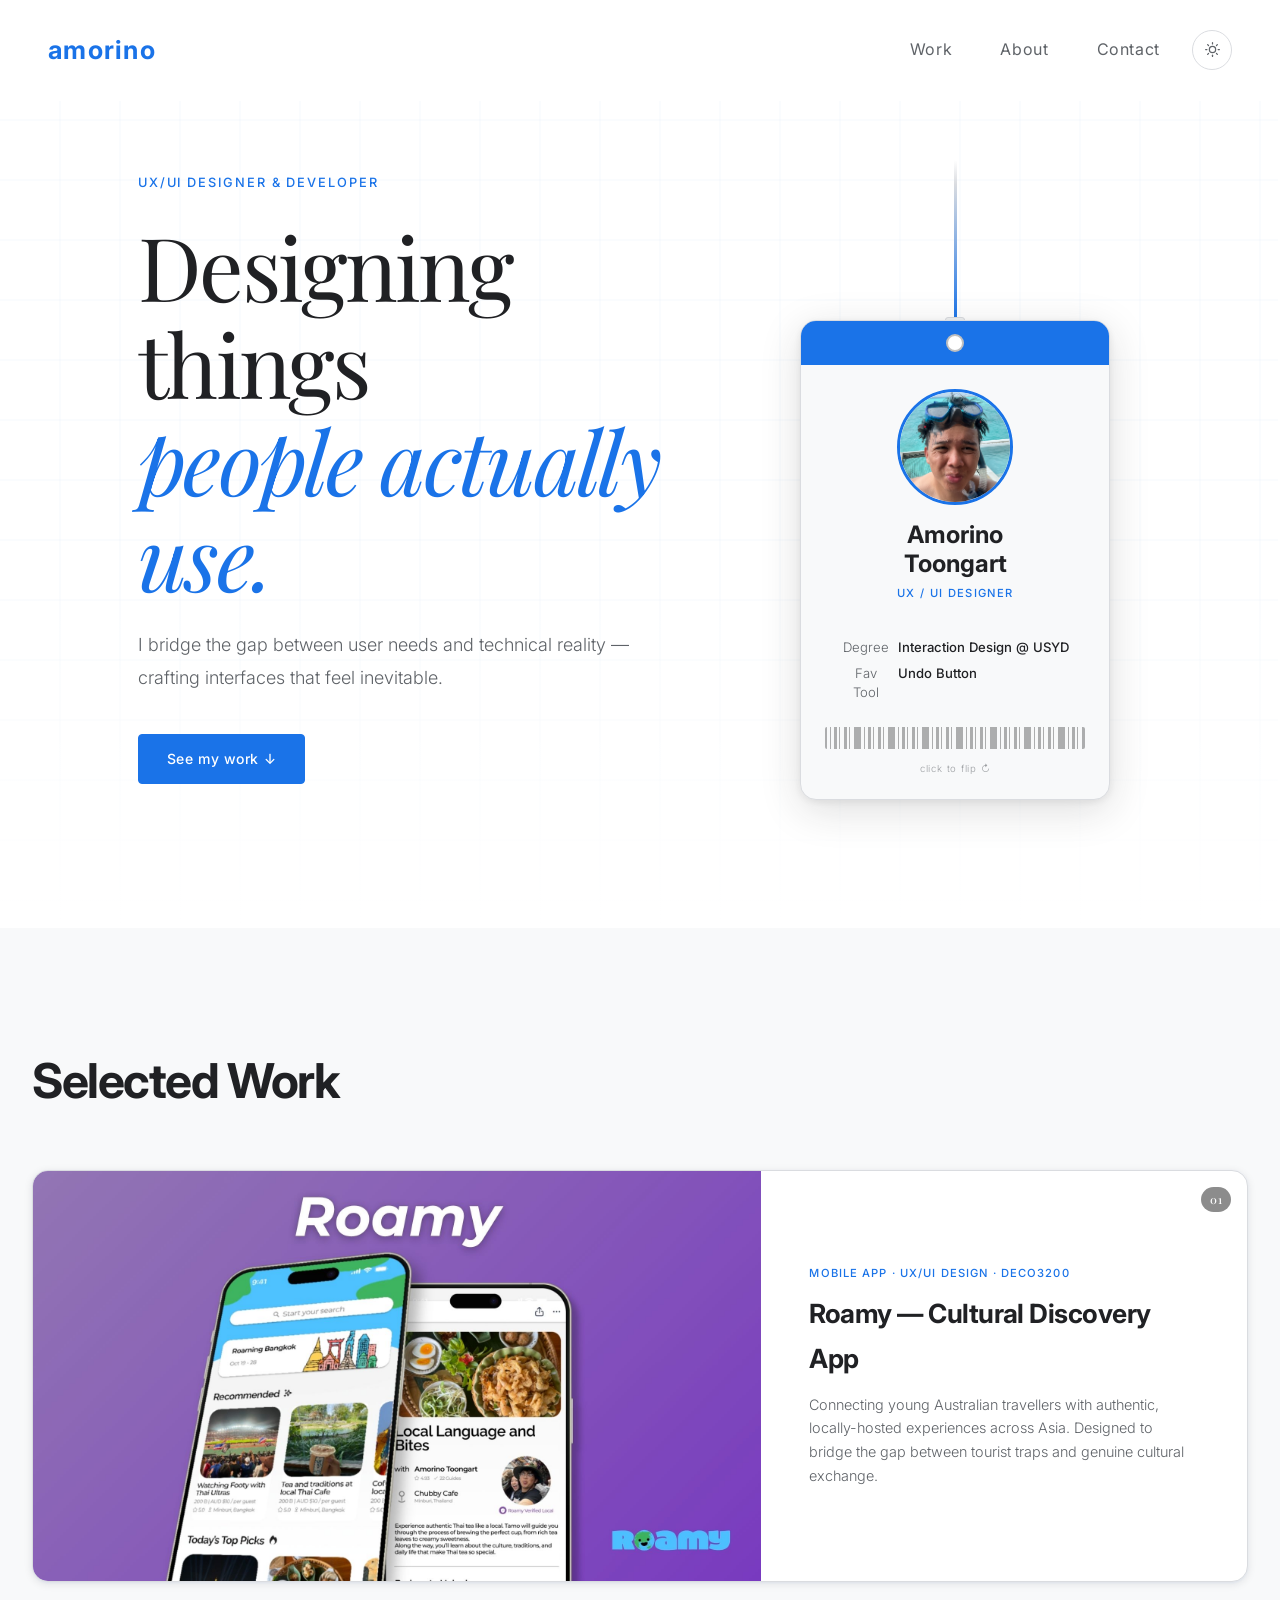
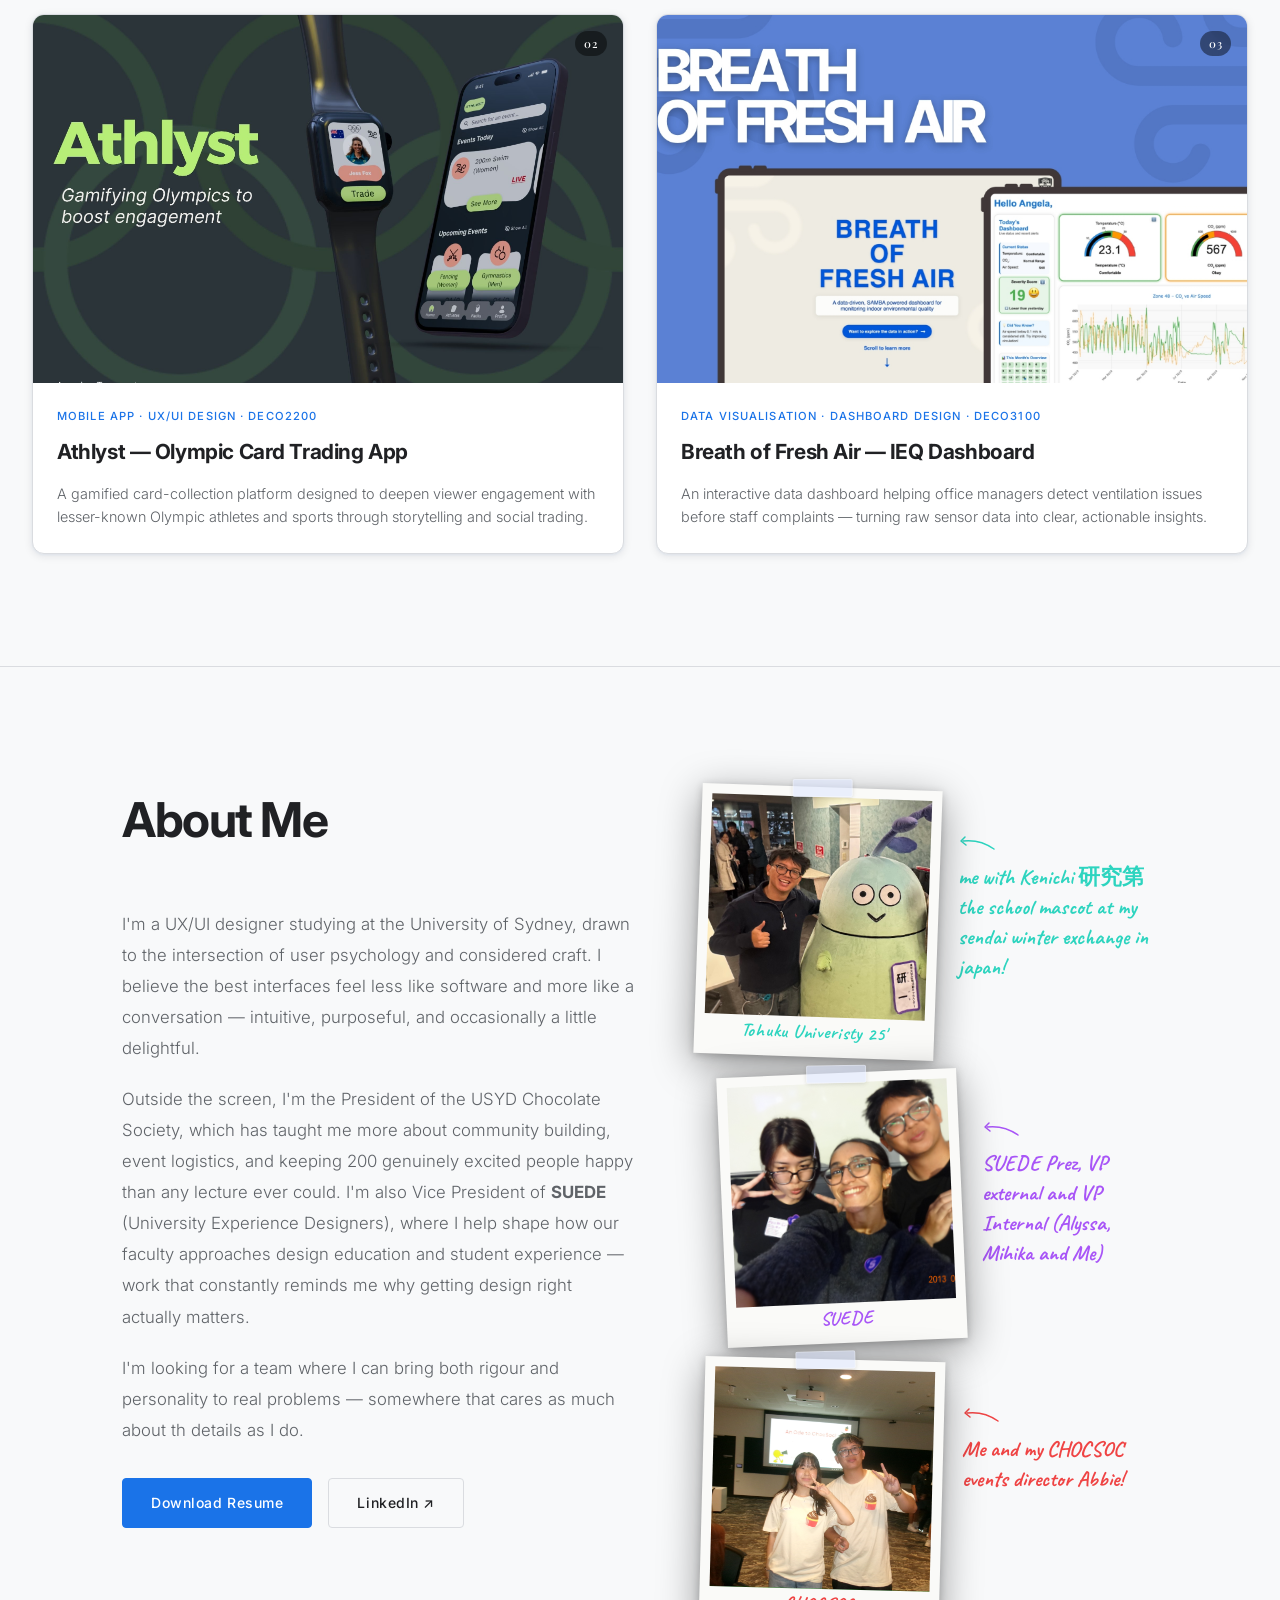
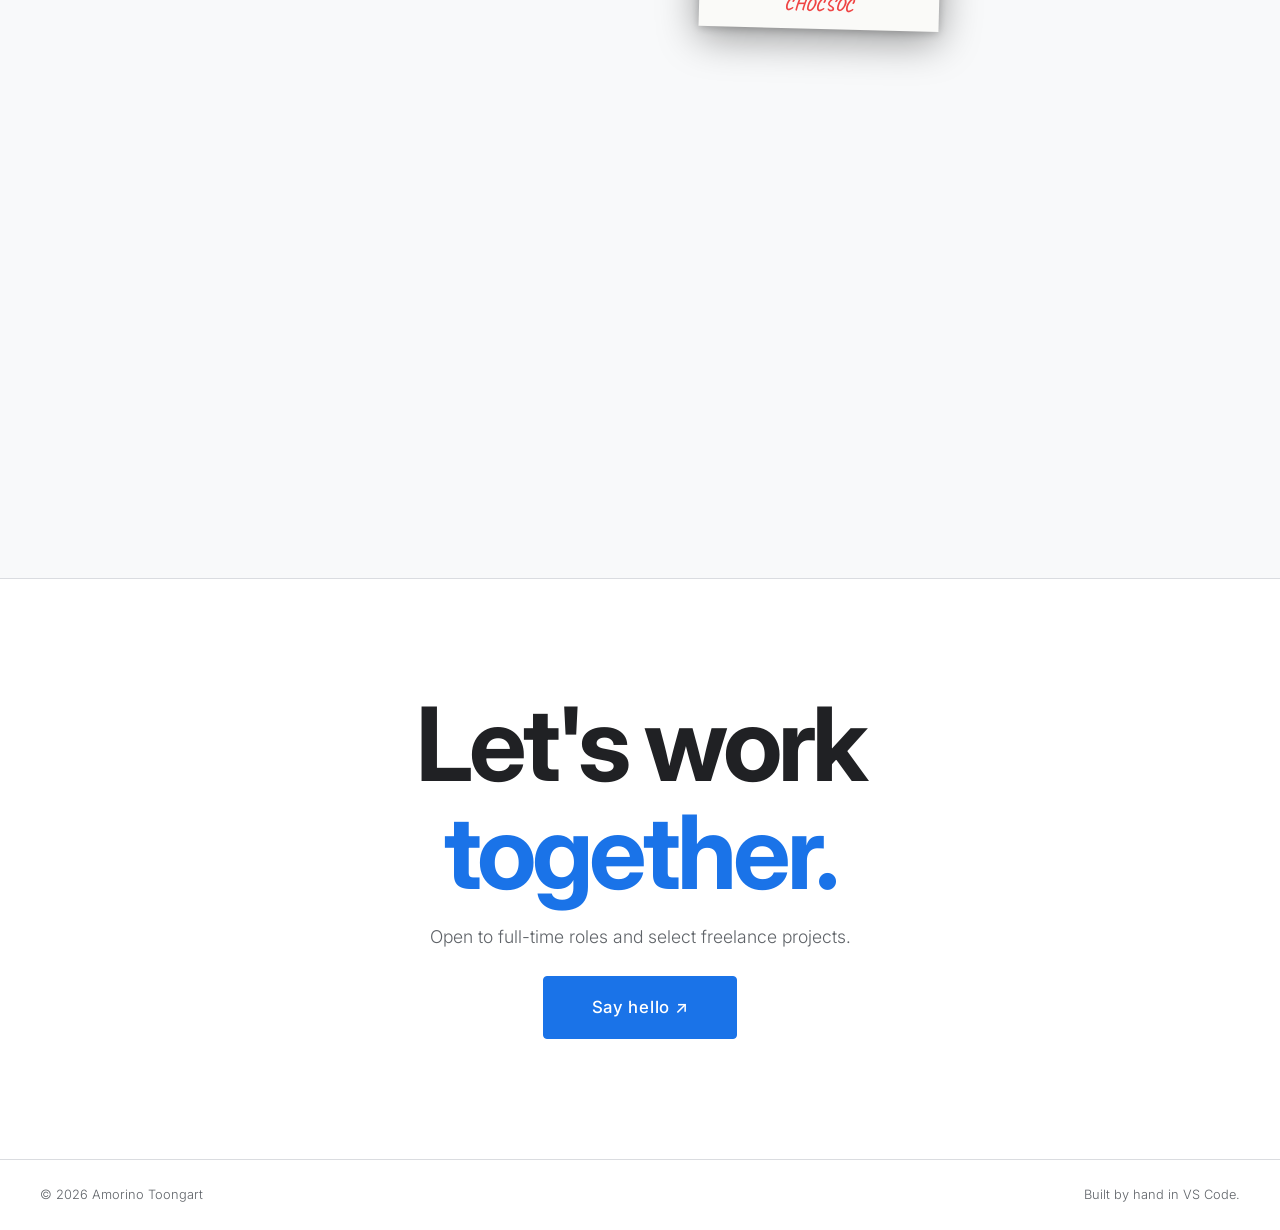
==== commit a2873ab2: "major changes" ====
--- a/index.html
+++ b/index.html
@@ -153,7 +153,7 @@
        <!-- CARD 3 — Breath of Fresh Air -->
 <article class="card" data-index="03">
   <div class="card__img-wrap">
-    <img src="assets/breath-of-fresh-air-cover.jpg" alt="Breath of Fresh Air dashboard mockup" class="card__img" />
+    <img src="assets/BOFA Home Image.jpg" alt="Breath of Fresh Air dashboard mockup" class="card__img" />
     <div class="card__overlay">
       <a href="casestudybreathoffreshair.html" class="btn btn--outline">View Case Study</a>
     </div>
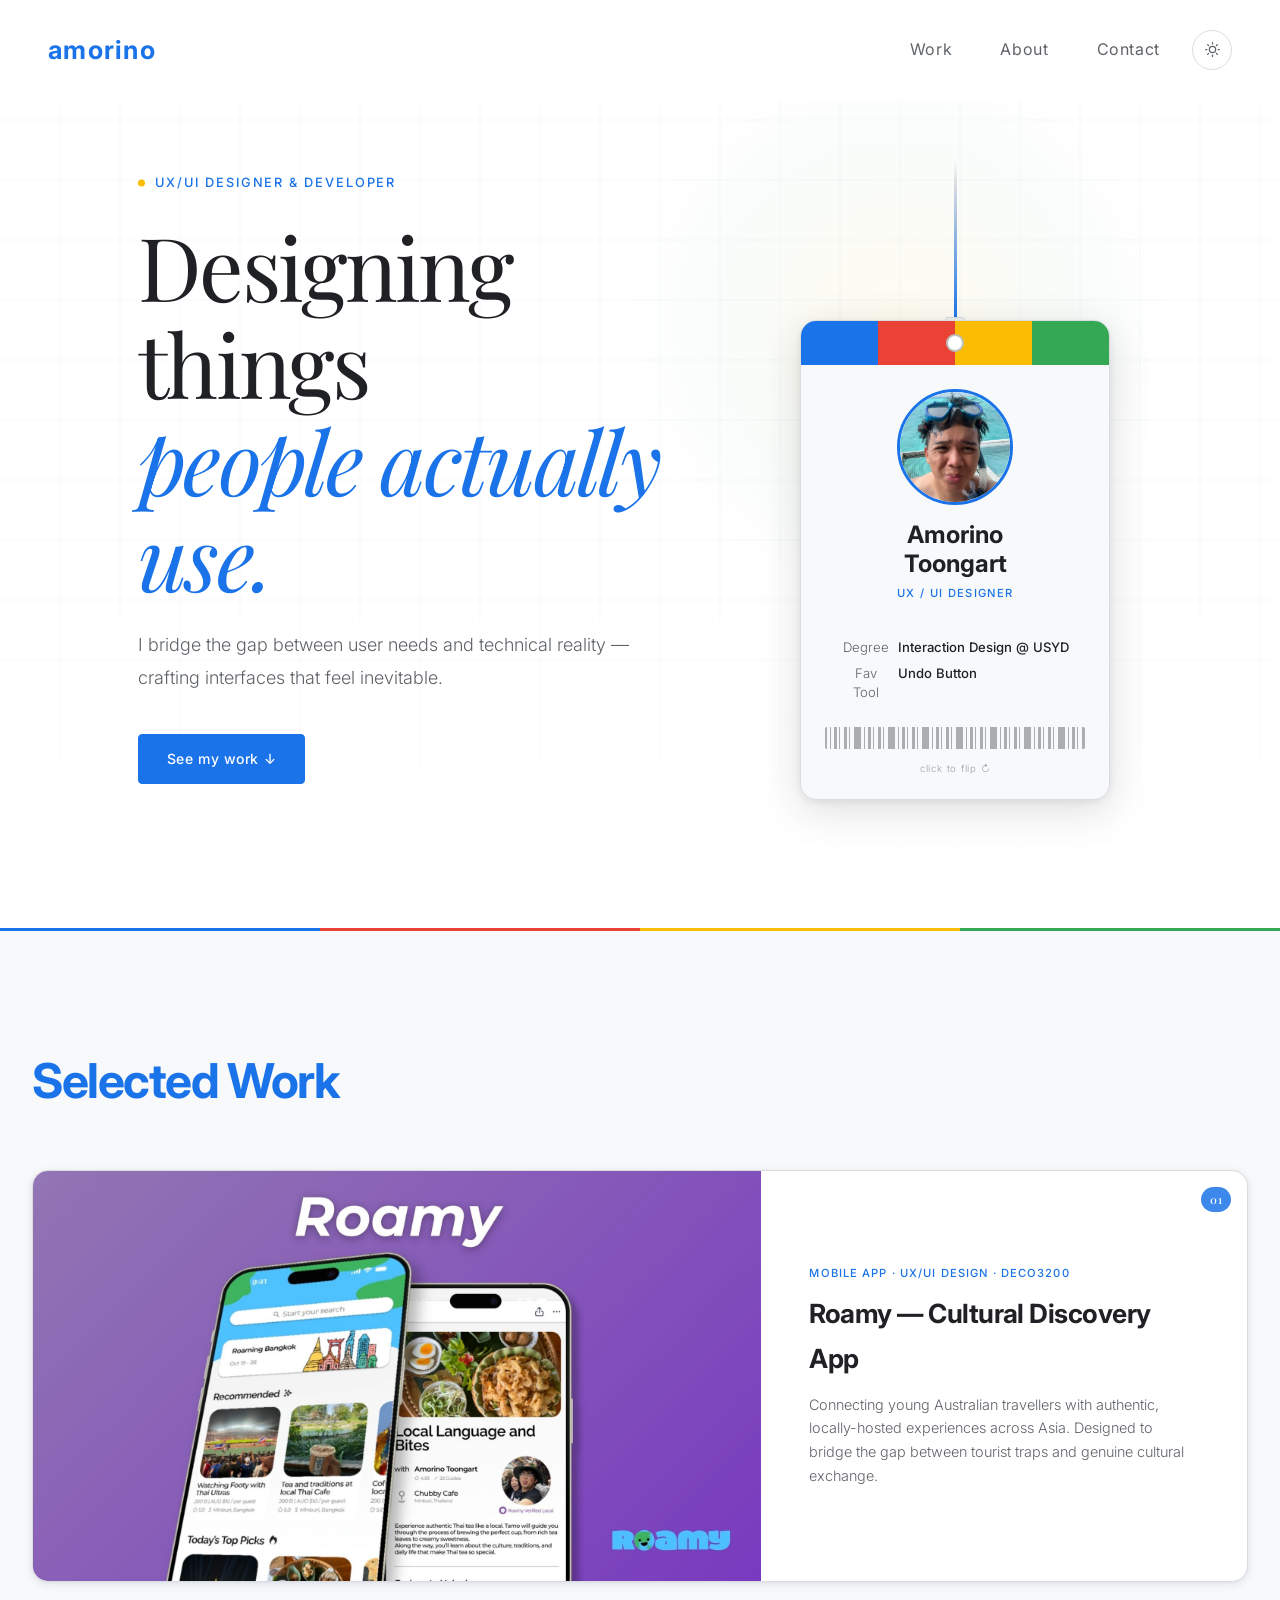
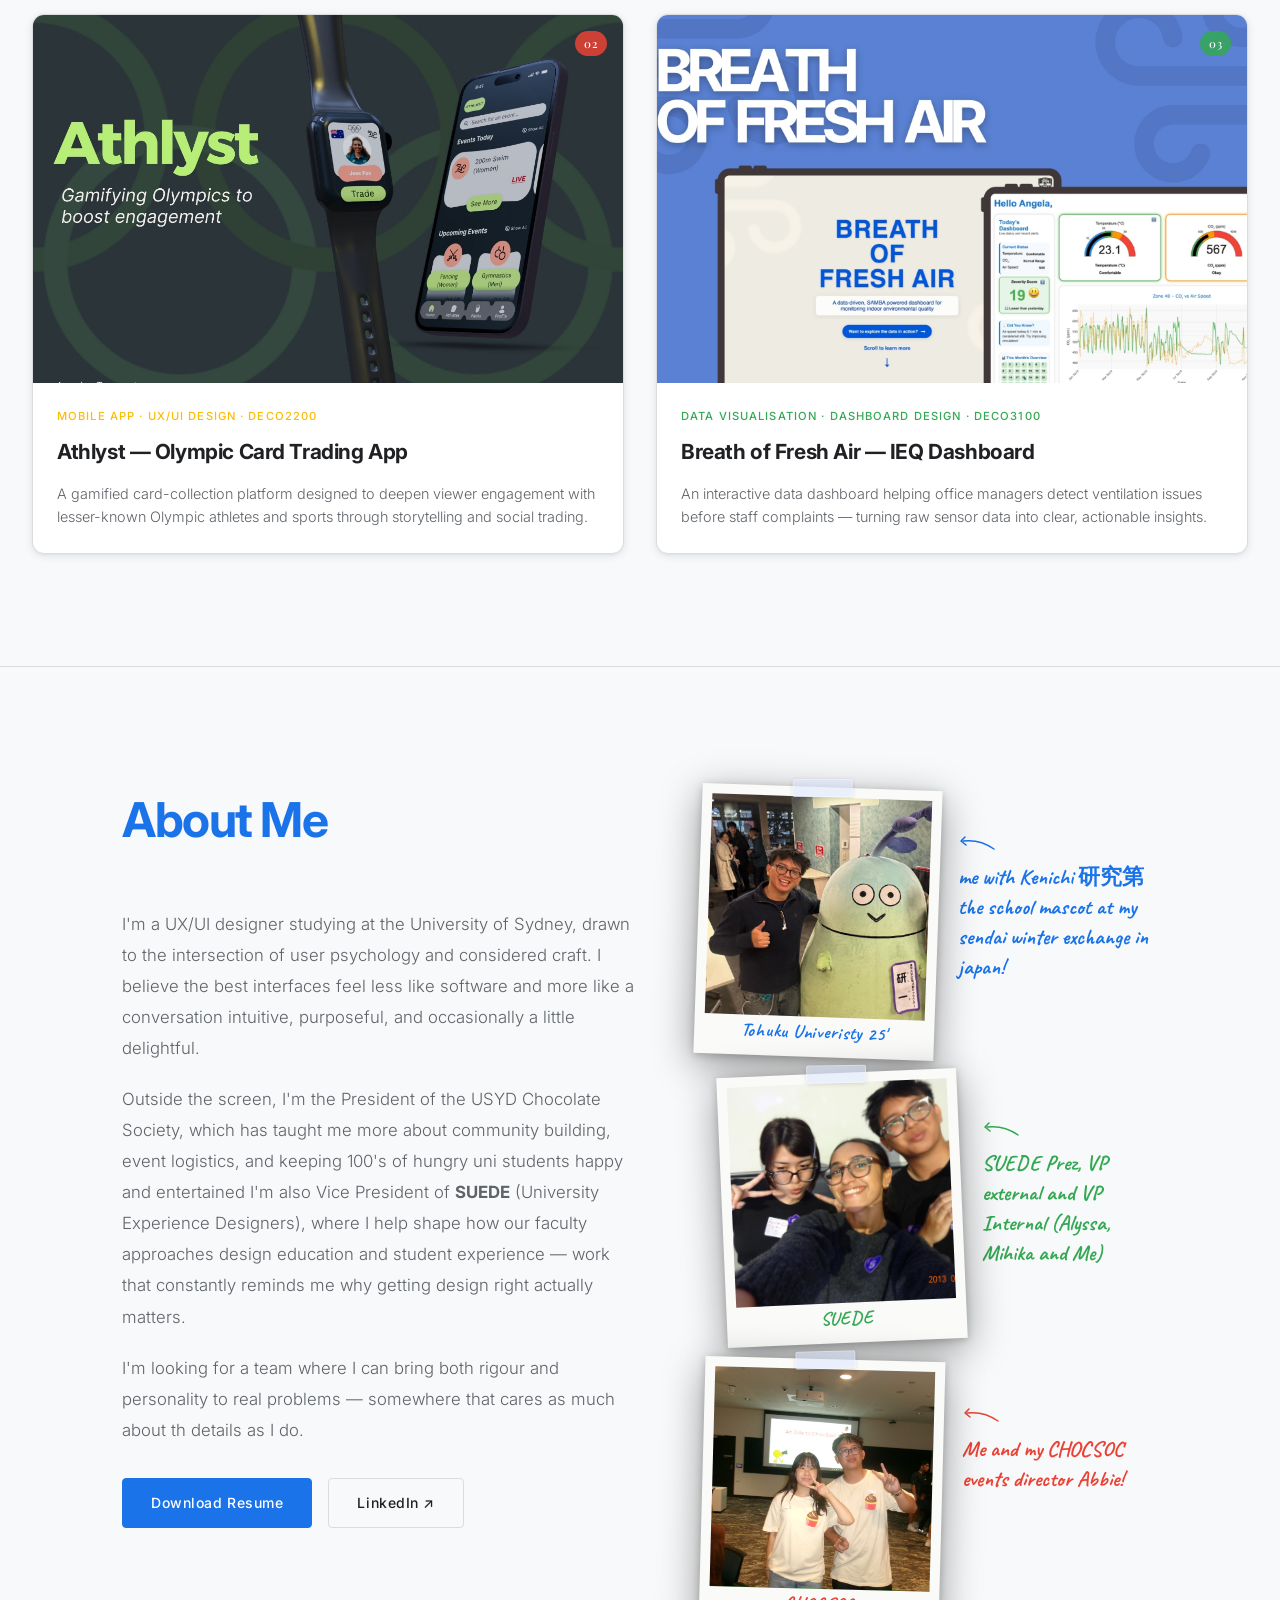
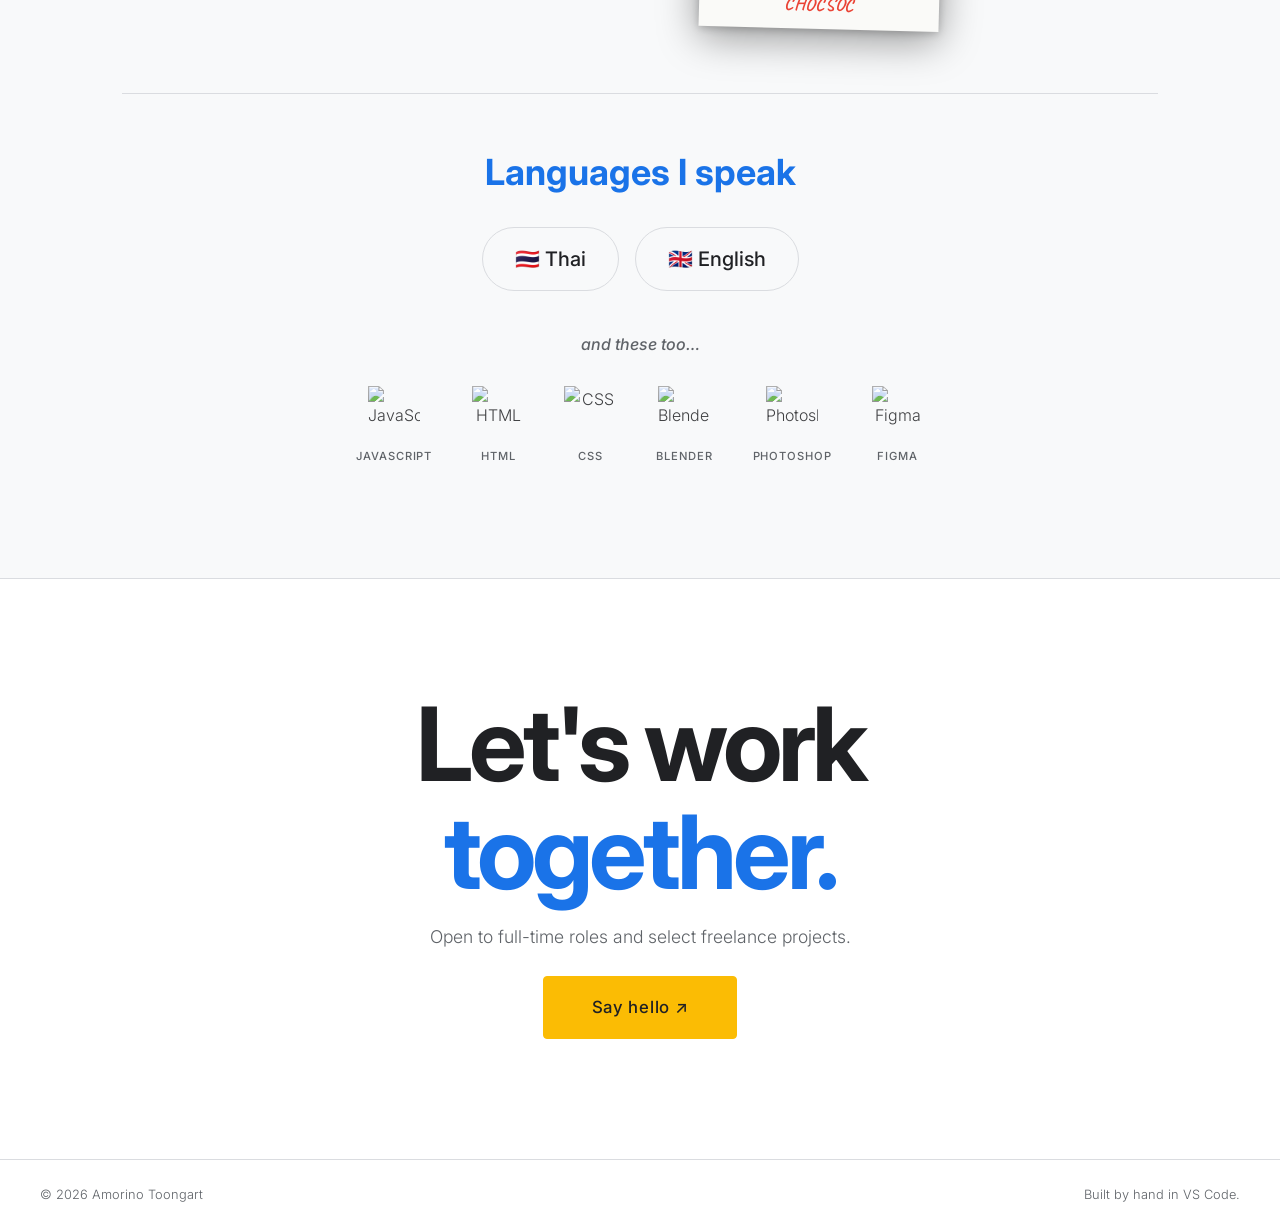
==== commit df57ae22: "accents" ====
--- a/index.html
+++ b/index.html
@@ -182,13 +182,13 @@
           <p>
             I'm a UX/UI designer studying at the University of Sydney, drawn to the intersection
             of user psychology and considered craft. I believe the best interfaces feel less like
-            software and more like a conversation — intuitive, purposeful, and occasionally a
+            software and more like a conversation intuitive, purposeful, and occasionally a
             little delightful.
           </p>
           <p>
             Outside the screen, I'm the President of the USYD Chocolate Society, which has
-            taught me more about community building, event logistics, and keeping 200 genuinely
-            excited people happy than any lecture ever could. I'm also Vice President of
+            taught me more about community building, event logistics, and keeping 100's of hungry
+            uni students happy and entertained I'm also Vice President of
             <strong>SUEDE</strong> (University Experience Designers), where I help shape how our
             faculty approaches design education and student experience — work that constantly
             reminds me why getting design right actually matters.
--- a/css/style.css
+++ b/css/style.css
@@ -1120,6 +1120,125 @@
   }
   
   /* =============================================
+     GOOGLE ACCENT COLOURS & DEPTH
+     ============================================= */
+
+  /* Blue subheadings */
+  .section__title { color: var(--color-blue); }
+  .langs__heading { color: var(--color-blue); }
+
+  /* Hero eyebrow — yellow leading dot */
+  .hero__eyebrow {
+    position: relative;
+    padding-left: 1.1rem;
+  }
+  .hero__eyebrow::before {
+    content: '';
+    position: absolute;
+    left: 0;
+    top: 50%;
+    transform: translateY(-50%);
+    width: 7px;
+    height: 7px;
+    border-radius: 50%;
+    background: var(--color-yellow);
+  }
+
+  /* Hero — subtle yellow/green ambient glow behind lanyard */
+  .hero::before {
+    content: '';
+    position: absolute;
+    top: 5%;
+    right: 8%;
+    width: 560px;
+    height: 560px;
+    background: radial-gradient(ellipse at center,
+      rgba(251, 188, 4, 0.06) 0%,
+      rgba(52, 168, 83, 0.03) 45%,
+      transparent 70%);
+    pointer-events: none;
+    z-index: 0;
+  }
+
+  /* Lanyard card top — Google four-colour stripe */
+  .lanyard__card-top {
+    background: linear-gradient(to right,
+      var(--color-blue)    0%  25%,
+      var(--color-red)    25%  50%,
+      var(--color-yellow) 50%  75%,
+      var(--color-green)  75% 100%);
+  }
+
+  /* Work section — Google four-colour top accent bar */
+  .work { position: relative; }
+  .work::before {
+    content: '';
+    position: absolute;
+    top: 0; left: 0; right: 0;
+    height: 3px;
+    background: linear-gradient(to right,
+      var(--color-blue)    0%  25%,
+      var(--color-red)    25%  50%,
+      var(--color-yellow) 50%  75%,
+      var(--color-green)  75% 100%);
+  }
+
+  /* Card base depth + box-shadow transition */
+  .card {
+    box-shadow: 0 4px 20px rgba(0, 0, 0, 0.2);
+    transition: transform var(--transition), border-color var(--transition), box-shadow var(--transition);
+  }
+
+  /* Per-card Google colour accents — badges */
+  .card[data-index="01"]::before { background: rgba(26, 115, 232, 0.85); }
+  .card[data-index="02"]::before { background: rgba(234, 67, 53, 0.85); }
+  .card[data-index="03"]::before { background: rgba(52, 168, 83, 0.85); }
+
+  /* Per-card Google colour accents — tags */
+  .card[data-index="01"] .card__tag { color: var(--color-blue); }
+  .card[data-index="02"] .card__tag { color: var(--color-yellow); }
+  .card[data-index="03"] .card__tag { color: var(--color-green); }
+
+  /* Per-card Google colour accents — hover borders + glows */
+  .card[data-index="01"]:hover {
+    border-color: var(--color-blue);
+    box-shadow: 0 12px 40px rgba(26, 115, 232, 0.28);
+  }
+  .card[data-index="02"]:hover {
+    border-color: var(--color-red);
+    box-shadow: 0 12px 40px rgba(234, 67, 53, 0.28);
+  }
+  .card[data-index="03"]:hover {
+    border-color: var(--color-green);
+    box-shadow: 0 12px 40px rgba(52, 168, 83, 0.28);
+  }
+
+  /* Portrait notes → Google palette */
+  .portrait__note--1 p,
+  .portrait__note--1 .portrait__arrow,
+  .portrait__photo--1 .portrait__caption { color: var(--color-blue); }
+
+  .portrait__note--2 p,
+  .portrait__note--2 .portrait__arrow,
+  .portrait__photo--2 .portrait__caption { color: var(--color-green); }
+
+  .portrait__note--3 p,
+  .portrait__note--3 .portrait__arrow,
+  .portrait__photo--3 .portrait__caption { color: var(--color-red); }
+
+  /* Contact CTA — yellow for maximum pop */
+  .contact__cta {
+    background: var(--color-yellow);
+    border-color: var(--color-yellow);
+    color: #202124;
+  }
+  .contact__cta:hover {
+    background: transparent;
+    color: var(--color-yellow);
+    box-shadow: 0 10px 28px rgba(251, 188, 4, 0.35);
+  }
+
+  /* =============================================
      RESPONSIVE
      ============================================= */
   @media (max-width: 768px) {
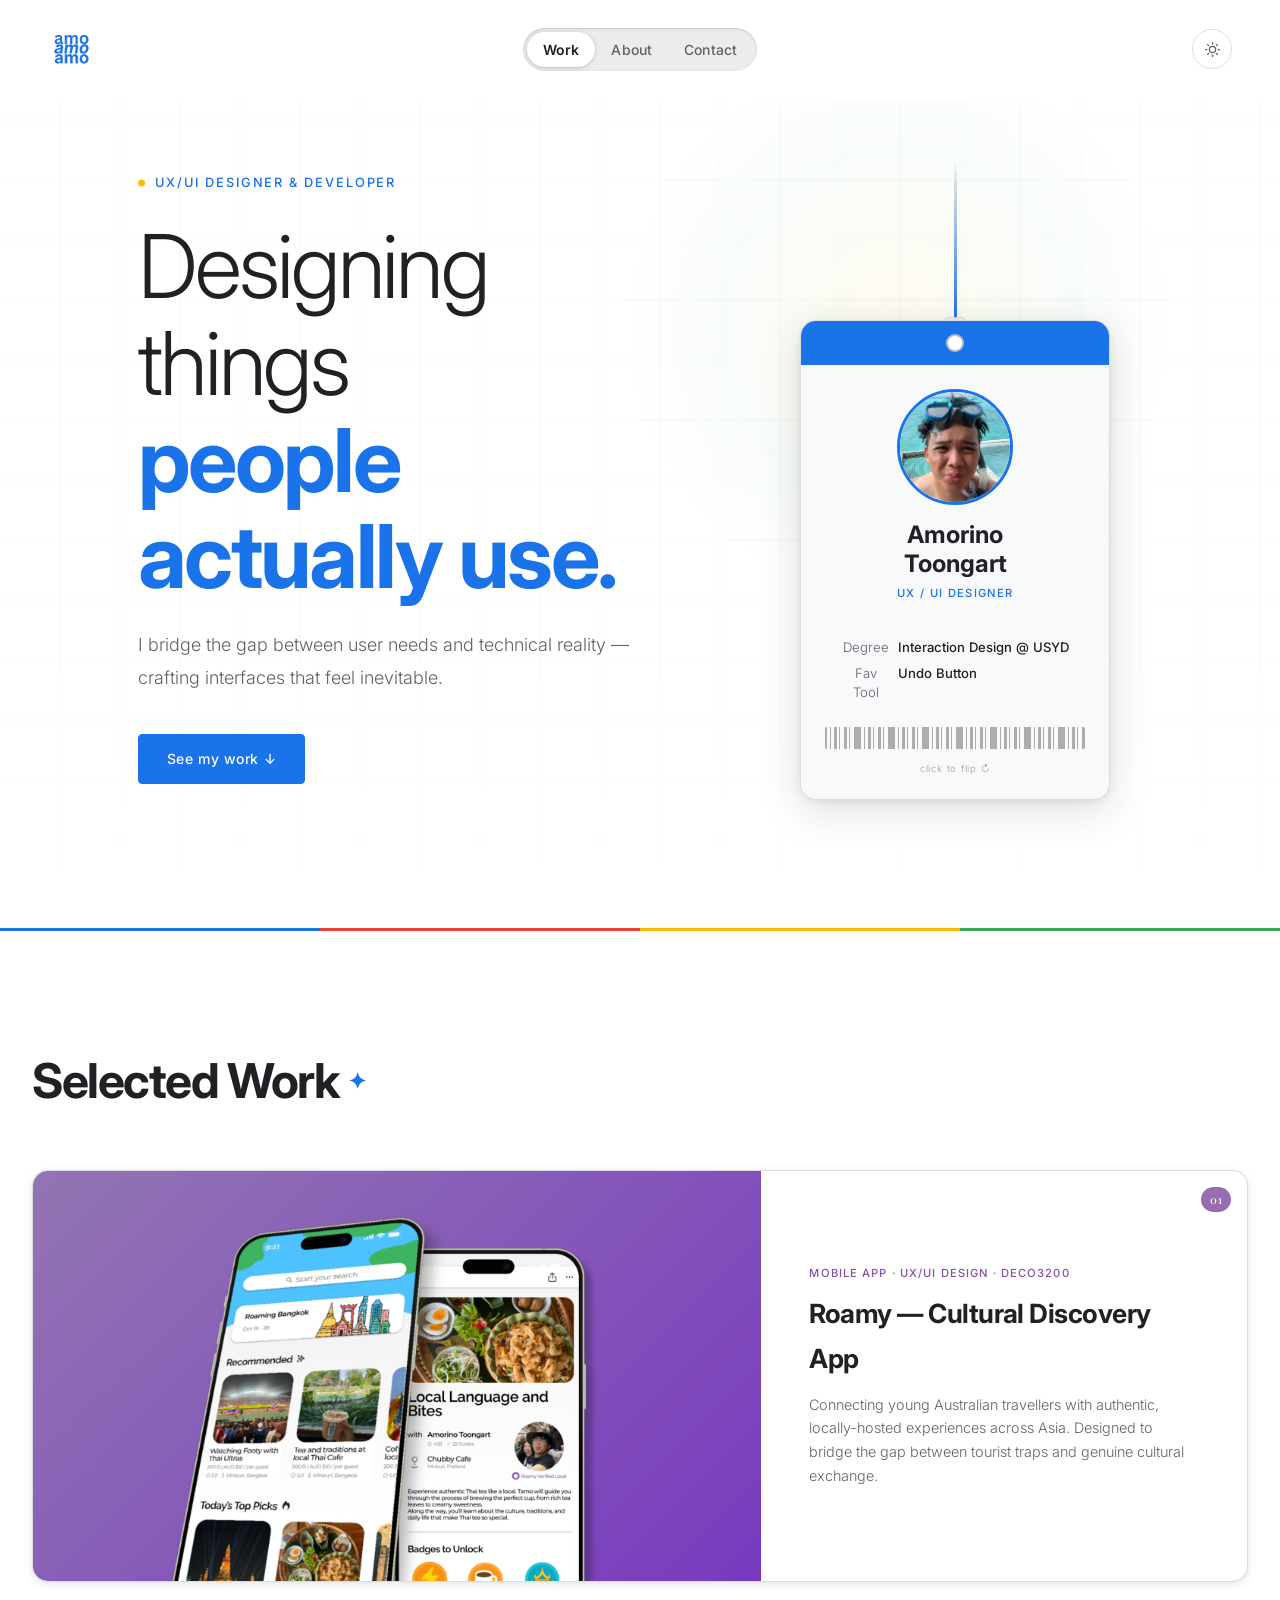
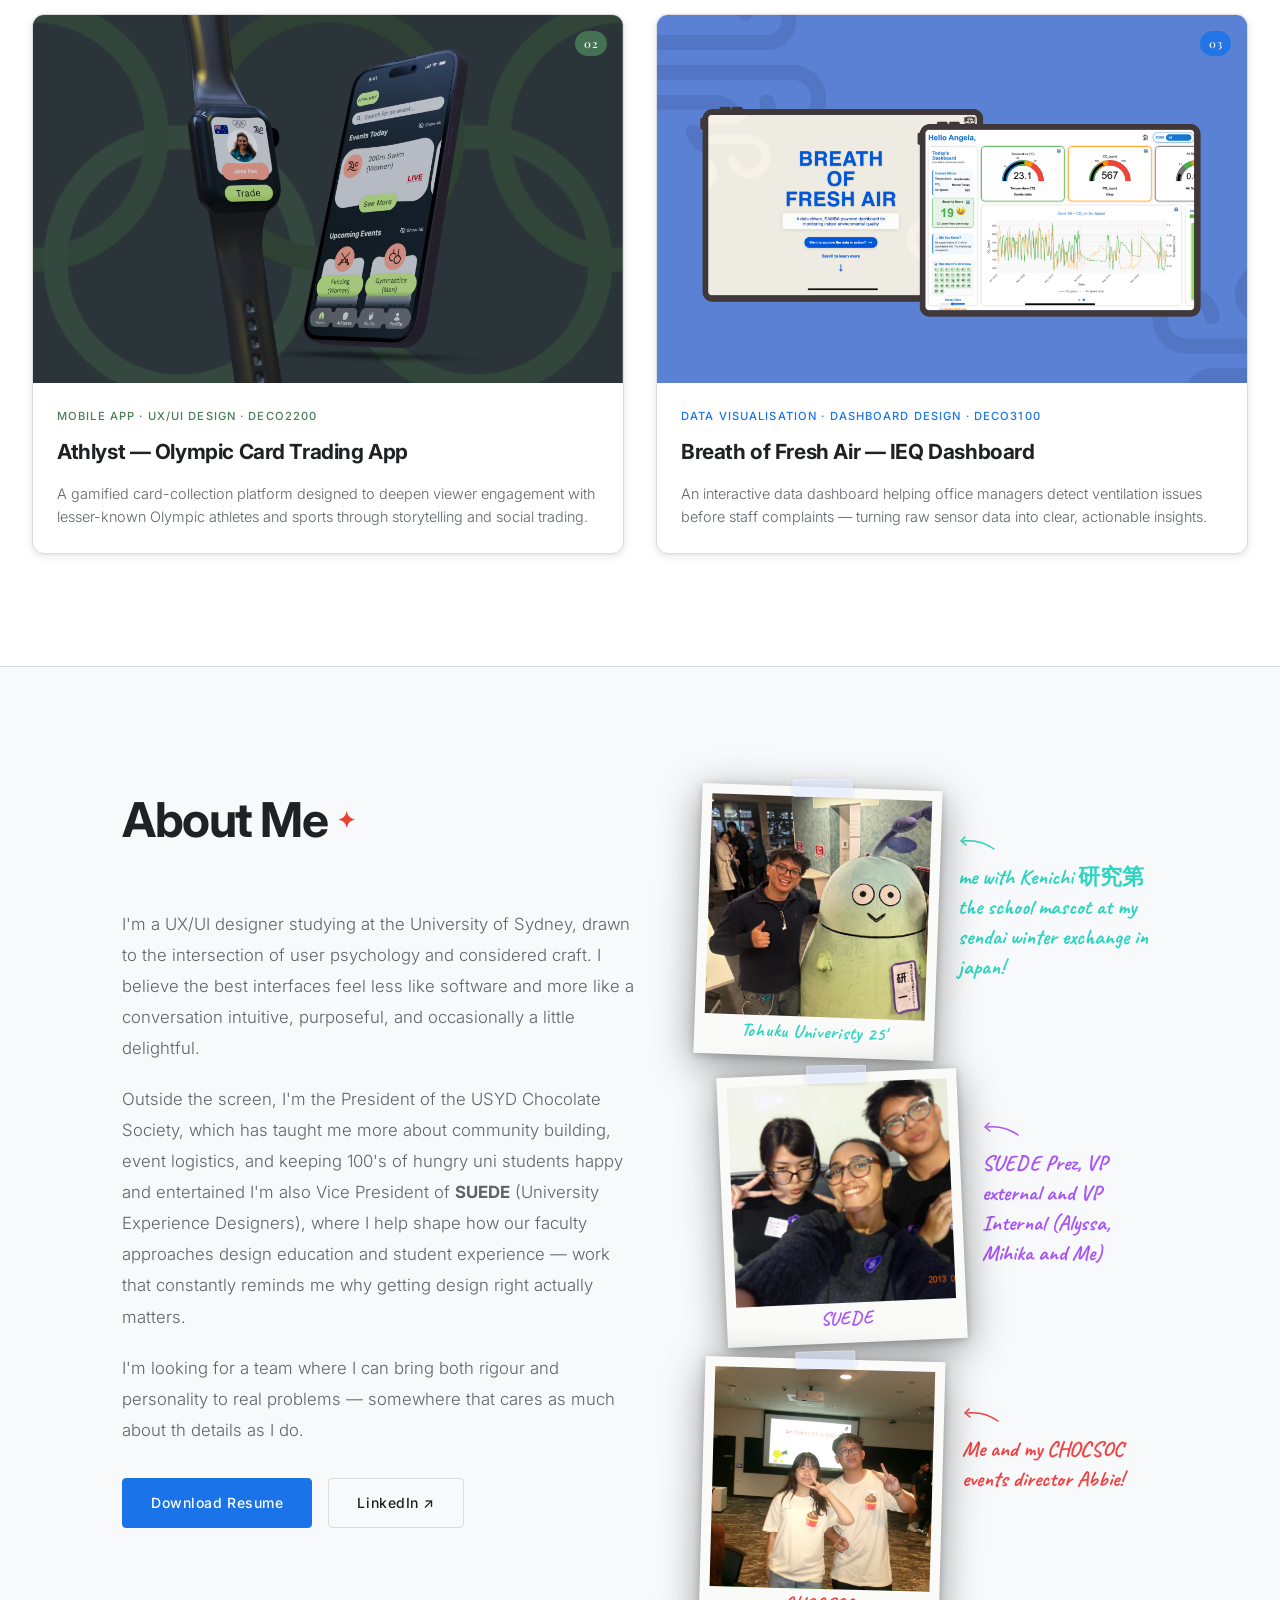
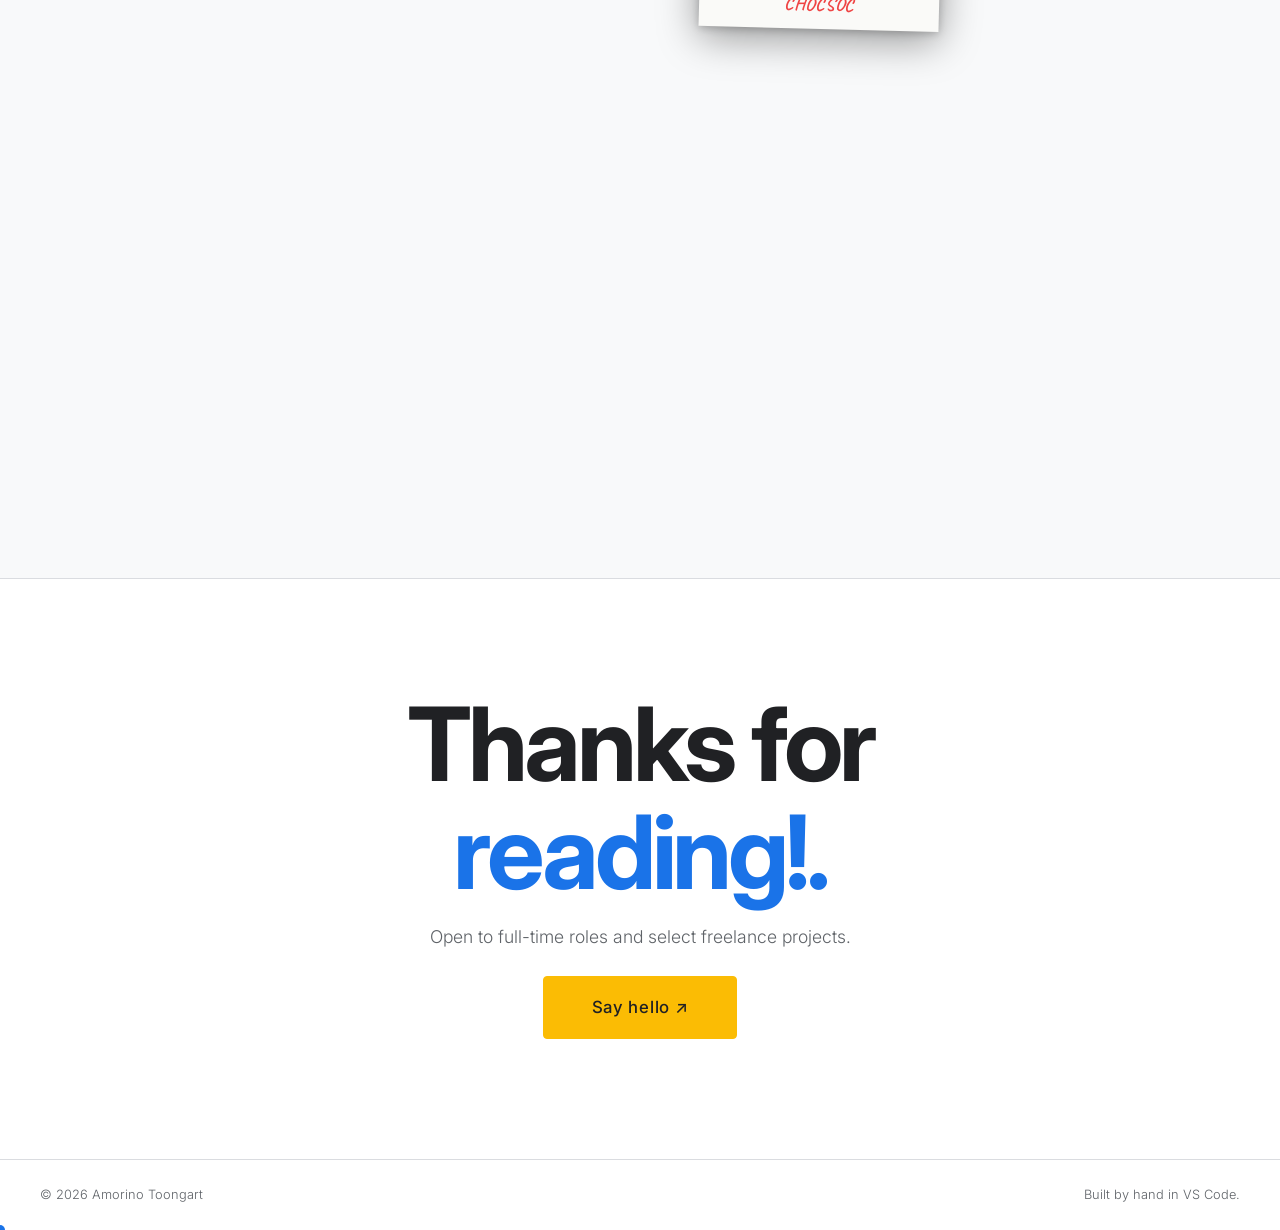
==== commit 36b85d3f: "majorchange" ====
--- a/index.html
+++ b/index.html
@@ -26,12 +26,12 @@
   <!-- ===== NAV ===== -->
   <nav class="nav" id="nav">
     <a href="#hero" class="nav__logo">amorino</a>
+    <ul class="nav__links">
+      <li><a href="#work">Work</a></li>
+      <li><a href="#about">About</a></li>
+      <li><a href="#contact">Contact</a></li>
+    </ul>
     <div class="nav__right">
-      <ul class="nav__links">
-        <li><a href="#work">Work</a></li>
-        <li><a href="#about">About</a></li>
-        <li><a href="#contact">Contact</a></li>
-      </ul>
       <button class="theme-toggle" id="theme-toggle" aria-label="Toggle colour scheme"></button>
     </div>
   </nav>
@@ -110,17 +110,14 @@
   <!-- ===== WORK ===== -->
   <section class="section work" id="work">
     <div class="container">
-      <h2 class="section__title">Selected Work</h2>
+      <h2 class="section__title">Selected Work <span class="section-icon section-icon--work" aria-hidden="true">✦</span></h2>
 
       <div class="work__grid">
 
         <!-- CARD 1 — Featured (Roamy) -->
-        <article class="card" data-index="01">
+        <a href="casestudyroamy.html" class="card" data-index="01">
           <div class="card__img-wrap">
-            <img src="assets/Roamy Final Dash picture.jpg" alt="Roamy app mockup" class="card__img" />
-            <div class="card__overlay">
-              <a href="casestudyroamy.html" class="btn btn--outline">View Case Study</a>
-            </div>
+            <img src="assets/RoamyNewMockup.png" alt="Roamy app mockup" class="card__img" />
           </div>
           <div class="card__body">
             <span class="card__tag">Mobile App · UX/UI Design · DECO3200</span>
@@ -130,15 +127,12 @@
               across Asia. Designed to bridge the gap between tourist traps and genuine cultural exchange.
             </p>
           </div>
-        </article>
+        </a>
 
         <!-- CARD 2 — Athlyst -->
-        <article class="card" data-index="02">
+        <a href="casestudyathlyst.html" class="card" data-index="02">
           <div class="card__img-wrap">
-            <img src="assets/Athlyst COVER.jpg" alt="Athlyst app mockup" class="card__img" />
-            <div class="card__overlay">
-              <a href="casestudyathlyst.html" class="btn btn--outline">View Case Study</a>
-            </div>
+            <img src="assets/AthlystNewMockup.png" alt="Athlyst app mockup" class="card__img" />
           </div>
           <div class="card__body">
             <span class="card__tag">Mobile App · UX/UI Design · DECO2200</span>
@@ -148,15 +142,12 @@
               lesser-known Olympic athletes and sports through storytelling and social trading.
             </p>
           </div>
-        </article>
+        </a>
 
        <!-- CARD 3 — Breath of Fresh Air -->
-<article class="card" data-index="03">
+<a href="casestudybreathoffreshair.html" class="card" data-index="03">
   <div class="card__img-wrap">
-    <img src="assets/BOFA Home Image.jpg" alt="Breath of Fresh Air dashboard mockup" class="card__img" />
-    <div class="card__overlay">
-      <a href="casestudybreathoffreshair.html" class="btn btn--outline">View Case Study</a>
-    </div>
+    <img src="assets/BOFANewMockup.png" alt="Breath of Fresh Air dashboard mockup" class="card__img" />
   </div>
   <div class="card__body">
     <span class="card__tag">Data Visualisation · Dashboard Design · DECO3100</span>
@@ -166,7 +157,7 @@
       before staff complaints — turning raw sensor data into clear, actionable insights.
     </p>
   </div>
-</article>
+</a>
 
       </div>
     </div>
@@ -178,7 +169,7 @@
 
       <div class="about__grid">
         <div class="about__text">
-          <h2 class="section__title">About Me</h2>
+          <h2 class="section__title">About Me <span class="section-icon section-icon--about" aria-hidden="true">✦</span></h2>
           <p>
             I'm a UX/UI designer studying at the University of Sydney, drawn to the intersection
             of user psychology and considered craft. I believe the best interfaces feel less like
@@ -297,7 +288,7 @@
   <!-- ===== CONTACT ===== -->
   <section class="section contact" id="contact">
     <div class="container contact__inner">
-      <h2 class="contact__title">Let's work<br><em>together.</em></h2>
+      <h2 class="contact__title">Thanks for<br><em>reading!.</em></h2>
       <p class="contact__sub">Open to full-time roles and select freelance projects.</p>
       <a href="mailto:you@email.com" class="btn btn--large contact__cta">Say hello ↗</a>
     </div>
--- a/css/style.css
+++ b/css/style.css
@@ -194,8 +194,8 @@
     left: 0;
     right: 0;
     z-index: 100;
-    display: flex;
-    justify-content: space-between;
+    display: grid;
+    grid-template-columns: 1fr auto 1fr;
     align-items: center;
     padding: 1.75rem 3rem;
     background: var(--nav-bg);
@@ -211,59 +211,79 @@
   }
 
   .nav__logo {
-    font-family: var(--font-heading);
-    font-size: 1.6rem;
-    font-weight: 700;
-    color: var(--accent);
-    letter-spacing: 0.05em;
-    transition: letter-spacing var(--transition), color var(--transition);
+    display: block;
+    font-size: 0;
+    width: 3rem;
+    height: 2.25rem;
+    background-color: var(--accent);
+    -webkit-mask: url('../assets/amoamoamologo.svg') no-repeat center / contain;
+    mask: url('../assets/amoamoamologo.svg') no-repeat center / contain;
+    -webkit-mask-mode: alpha;
+    mask-mode: alpha;
+    transition: opacity var(--transition);
   }
 
   .nav__logo:hover {
-    letter-spacing: 0.14em;
+    opacity: 0.65;
   }
 
   .nav__links {
-    display: flex;
-    gap: 3rem;
+    position: relative;
+    display: flex;
+    gap: 0;
+    list-style: none;
+    background: rgba(120, 120, 128, 0.14);
+    border-radius: 100px;
+    padding: 4px;
+    box-shadow: inset 0 1px 3px rgba(0,0,0,0.13), inset 0 0.5px 1px rgba(0,0,0,0.08);
+  }
+
+  .nav-pill-indicator {
+    position: absolute;
+    top: 4px;
+    left: 4px;
+    height: calc(100% - 8px);
+    background: var(--bg);
+    border-radius: 100px;
+    box-shadow: 0 1px 5px rgba(0,0,0,0.15), 0 0.5px 2px rgba(0,0,0,0.09);
+    transition: left 0.28s cubic-bezier(0.34, 1.56, 0.64, 1),
+                width 0.28s cubic-bezier(0.34, 1.56, 0.64, 1);
+    pointer-events: none;
+    z-index: 0;
   }
 
   .nav__links a {
     position: relative;
-    font-size: 1rem;
-    font-weight: 400;
+    z-index: 1;
+    display: block;
+    font-size: 0.875rem;
+    font-weight: 500;
     color: var(--text-secondary);
-    letter-spacing: 0.04em;
-    transition: color var(--transition);
-    padding-bottom: 3px;
-  }
-
-  .nav__links a::after {
-    content: '';
-    position: absolute;
-    bottom: 0;
-    left: 0;
-    width: 100%;
-    height: 1.5px;
-    background: var(--accent);
-    transform: scaleX(0);
-    transform-origin: right;
-    transition: transform 0.3s cubic-bezier(0.4, 0, 0.2, 1);
-  }
+    letter-spacing: 0.01em;
+    padding: 0.35rem 1rem;
+    border-radius: 100px;
+    transition: color 0.18s ease;
+    white-space: nowrap;
+  }
+
+  .nav__links a::after { display: none; }
 
   .nav__links a:hover {
+    background: none;
+    box-shadow: none;
     color: var(--text-primary);
   }
 
-  .nav__links a:hover::after {
-    transform: scaleX(1);
-    transform-origin: left;
+  .nav__links a.nav-active {
+    color: var(--text-primary);
+    font-weight: 600;
   }
 
   .nav__right {
     display: flex;
     align-items: center;
     gap: 2rem;
+    justify-self: end;
   }
 
   .theme-toggle {
@@ -320,16 +340,18 @@
   }
   
   .hero__title {
-    font-family: var(--font-display);
+    font-family: var(--font-body);
     font-size: clamp(3rem, 7vw, 5.5rem);
-    font-weight: 400;
+    font-weight: 300;
     line-height: 1.1;
     letter-spacing: -0.03em;
     margin-bottom: 1.5rem;
   }
-  
+
   .hero__title em {
-    font-style: italic;
+    font-family: var(--font-body);
+    font-style: normal;
+    font-weight: 700;
     color: var(--accent);
   }
   
@@ -644,7 +666,7 @@
     background: var(--bg);
   }
   html[data-theme="light"] .work {
-    background: var(--bg-2);
+    background: #ffffff;
   }
   
   /* Let the work section breathe wider than the standard container */
@@ -690,12 +712,15 @@
   }
   
   .card {
+    display: block;
     background: var(--bg-2);
     border: 1px solid var(--border);
     border-radius: calc(var(--radius) * 2);
     overflow: hidden;
     transition: transform var(--transition), border-color var(--transition);
     position: relative;
+    color: inherit;
+    text-decoration: none;
   }
   html[data-theme="light"] .card {
     background: #ffffff;
@@ -754,22 +779,6 @@
     transform: scale(1.04);
   }
   
-  .card__overlay {
-    position: absolute;
-    inset: 0;
-    background: var(--overlay-bg);
-    display: flex;
-    align-items: center;
-    justify-content: center;
-    opacity: 0;
-    transition: opacity var(--transition);
-    z-index: 2;
-  }
-  
-  .card:hover .card__overlay {
-    opacity: 1;
-  }
-  
   .card__body {
     padding: 1.5rem;
   }
@@ -1123,9 +1132,22 @@
      GOOGLE ACCENT COLOURS & DEPTH
      ============================================= */
 
-  /* Blue subheadings */
-  .section__title { color: var(--color-blue); }
-  .langs__heading { color: var(--color-blue); }
+  /* Black subheadings */
+  .section__title {
+    color: var(--fg);
+    display: flex;
+    align-items: center;
+    gap: 0.6rem;
+  }
+  .langs__heading { color: var(--fg); }
+
+  .section-icon {
+    font-size: clamp(1.1rem, 2vw, 1.4rem);
+    line-height: 1;
+    flex-shrink: 0;
+  }
+  .section-icon--work  { color: var(--color-blue); }
+  .section-icon--about { color: #ea4335; }
 
   /* Hero eyebrow — yellow leading dot */
   .hero__eyebrow {
@@ -1160,13 +1182,9 @@
     z-index: 0;
   }
 
-  /* Lanyard card top — Google four-colour stripe */
+  /* Lanyard card top — solid blue */
   .lanyard__card-top {
-    background: linear-gradient(to right,
-      var(--color-blue)    0%  25%,
-      var(--color-red)    25%  50%,
-      var(--color-yellow) 50%  75%,
-      var(--color-green)  75% 100%);
+    background: var(--accent);
   }
 
   /* Work section — Google four-colour top accent bar */
@@ -1189,42 +1207,30 @@
     transition: transform var(--transition), border-color var(--transition), box-shadow var(--transition);
   }
 
-  /* Per-card Google colour accents — badges */
-  .card[data-index="01"]::before { background: rgba(26, 115, 232, 0.85); }
-  .card[data-index="02"]::before { background: rgba(234, 67, 53, 0.85); }
-  .card[data-index="03"]::before { background: rgba(52, 168, 83, 0.85); }
-
-  /* Per-card Google colour accents — tags */
-  .card[data-index="01"] .card__tag { color: var(--color-blue); }
-  .card[data-index="02"] .card__tag { color: var(--color-yellow); }
-  .card[data-index="03"] .card__tag { color: var(--color-green); }
-
-  /* Per-card Google colour accents — hover borders + glows */
+  /* Per-card project colour accents — badges */
+  .card[data-index="01"]::before { background: rgba(132, 82, 165, 0.85); }
+  .card[data-index="02"]::before { background: rgba(74, 124, 89, 0.85); }
+  .card[data-index="03"]::before { background: rgba(26, 115, 232, 0.85); }
+
+  /* Per-card project colour accents — tags */
+  .card[data-index="01"] .card__tag { color: #8452A5; }
+  .card[data-index="02"] .card__tag { color: #4A7C59; }
+  .card[data-index="03"] .card__tag { color: var(--color-blue); }
+
+  /* Per-card project colour accents — hover borders + glows */
   .card[data-index="01"]:hover {
+    border-color: #8452A5;
+    box-shadow: 0 12px 40px rgba(132, 82, 165, 0.28);
+  }
+  .card[data-index="02"]:hover {
+    border-color: #4A7C59;
+    box-shadow: 0 12px 40px rgba(74, 124, 89, 0.28);
+  }
+  .card[data-index="03"]:hover {
     border-color: var(--color-blue);
     box-shadow: 0 12px 40px rgba(26, 115, 232, 0.28);
   }
-  .card[data-index="02"]:hover {
-    border-color: var(--color-red);
-    box-shadow: 0 12px 40px rgba(234, 67, 53, 0.28);
-  }
-  .card[data-index="03"]:hover {
-    border-color: var(--color-green);
-    box-shadow: 0 12px 40px rgba(52, 168, 83, 0.28);
-  }
-
-  /* Portrait notes → Google palette */
-  .portrait__note--1 p,
-  .portrait__note--1 .portrait__arrow,
-  .portrait__photo--1 .portrait__caption { color: var(--color-blue); }
-
-  .portrait__note--2 p,
-  .portrait__note--2 .portrait__arrow,
-  .portrait__photo--2 .portrait__caption { color: var(--color-green); }
-
-  .portrait__note--3 p,
-  .portrait__note--3 .portrait__arrow,
-  .portrait__photo--3 .portrait__caption { color: var(--color-red); }
+
 
   /* Contact CTA — yellow for maximum pop */
   .contact__cta {
@@ -1236,6 +1242,52 @@
     background: transparent;
     color: var(--color-yellow);
     box-shadow: 0 10px 28px rgba(251, 188, 4, 0.35);
+  }
+
+  /* =============================================
+     CUSTOM CURSOR — dot → pill
+     ============================================= */
+
+  * { cursor: none !important; }
+
+  .cursor {
+    position: fixed;
+    transform: translate(-50%, -50%);
+    pointer-events: none;
+    z-index: 99999;
+    width: 10px;
+    height: 10px;
+    border-radius: 50%;
+    background: var(--color-blue);
+    display: flex;
+    align-items: center;
+    justify-content: center;
+    overflow: hidden;
+    text-align: center;
+    line-height: 1.35;
+    transition:
+      width  0.32s cubic-bezier(0.34, 1.56, 0.64, 1),
+      height 0.32s cubic-bezier(0.34, 1.56, 0.64, 1),
+      border-radius 0.25s ease;
+  }
+
+  .cursor.is-pill { border-radius: 100px; }
+
+  .cursor__text {
+    font-family: var(--font-body);
+    font-size: 0.68rem;
+    font-weight: 600;
+    color: #fff;
+    letter-spacing: 0.04em;
+    white-space: normal;
+    padding: 0 0.9rem;
+    opacity: 0;
+    transition: opacity 0.12s ease;
+  }
+
+  .cursor.is-pill .cursor__text {
+    opacity: 1;
+    transition: opacity 0.15s ease 0.15s;
   }
 
   /* =============================================
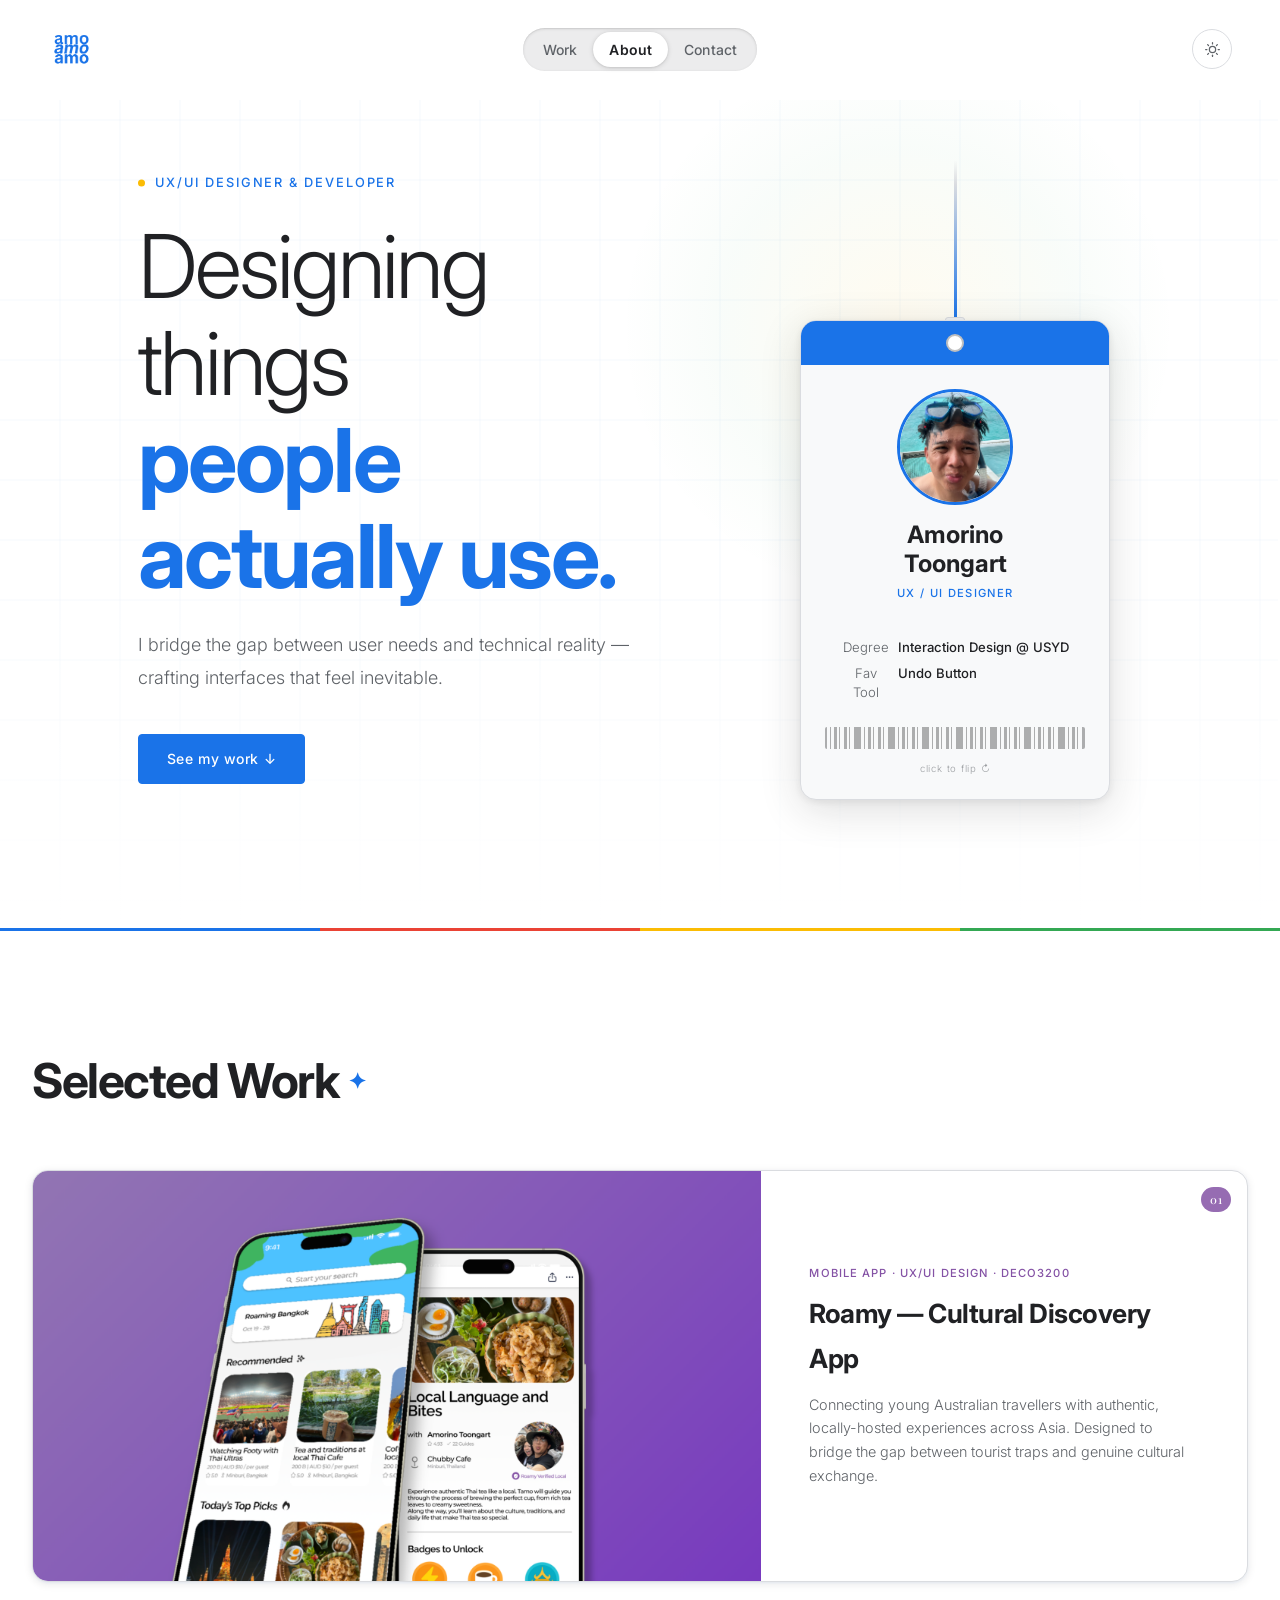
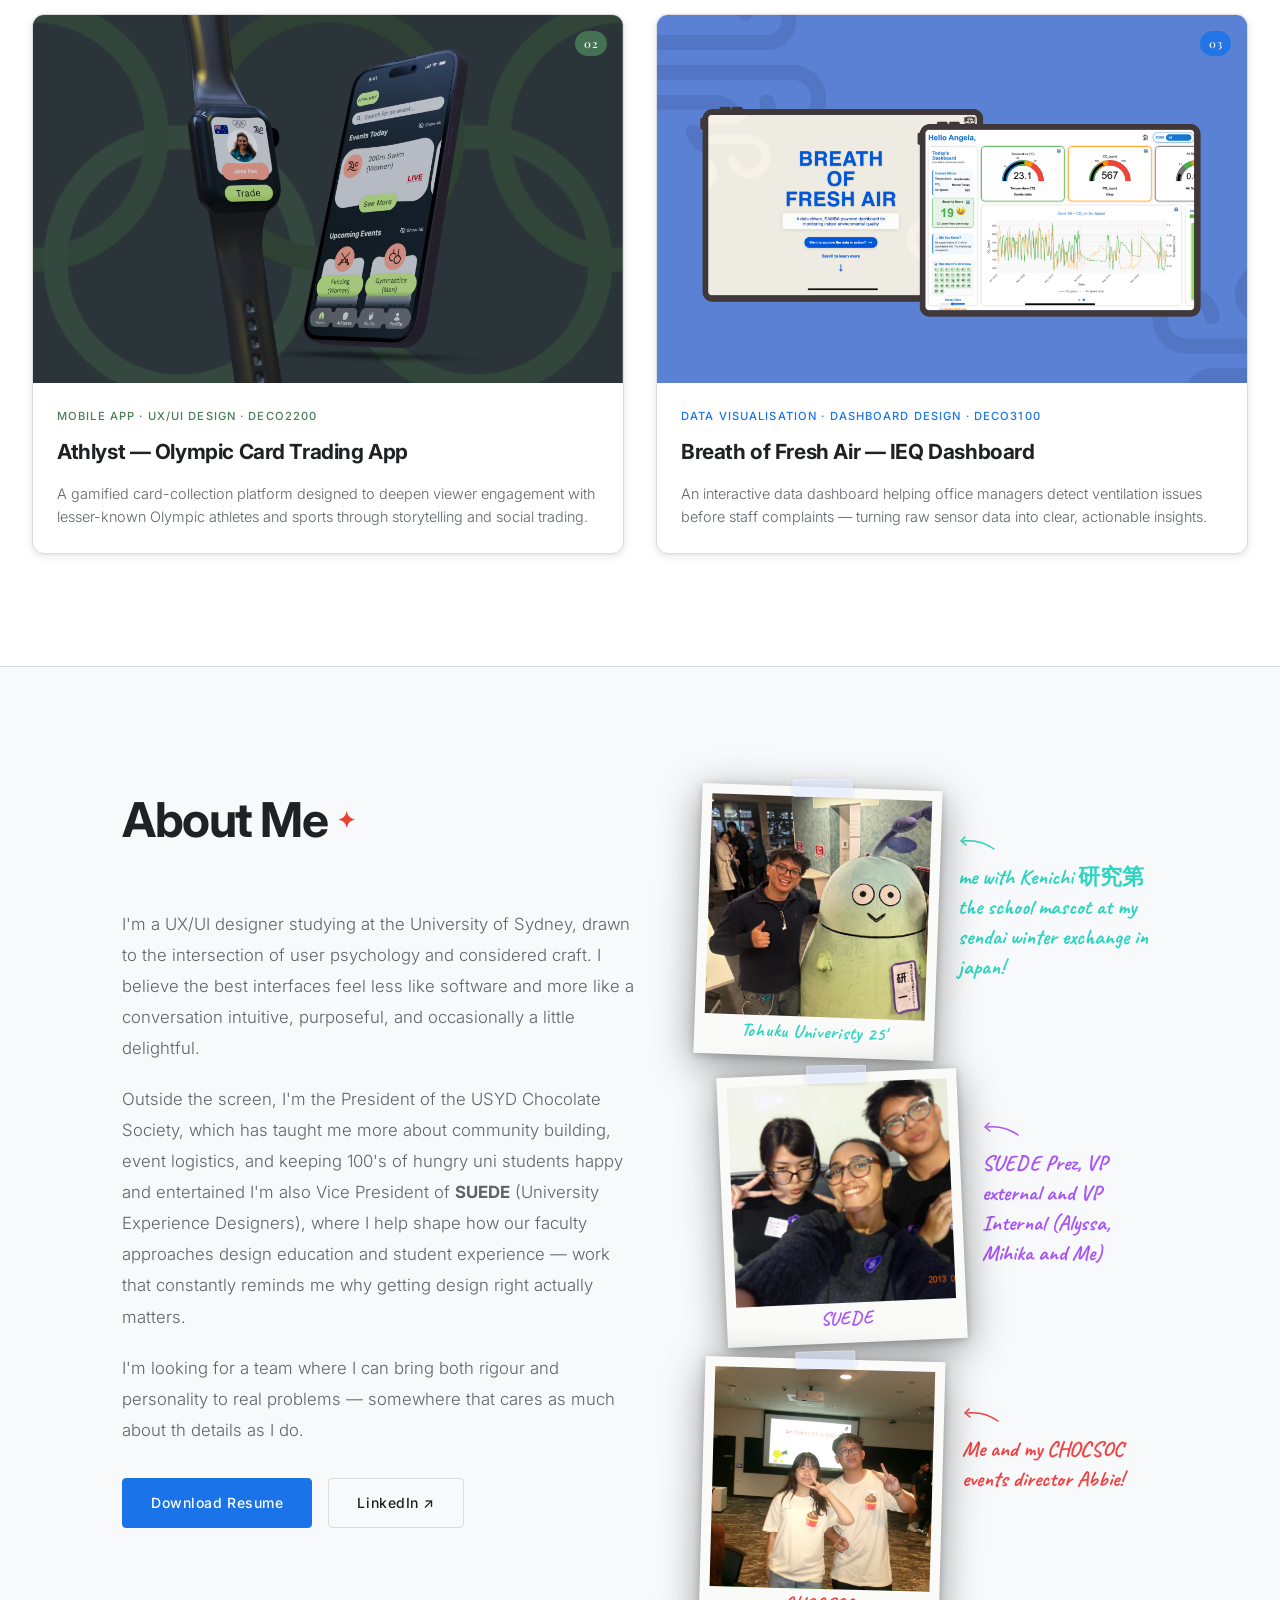
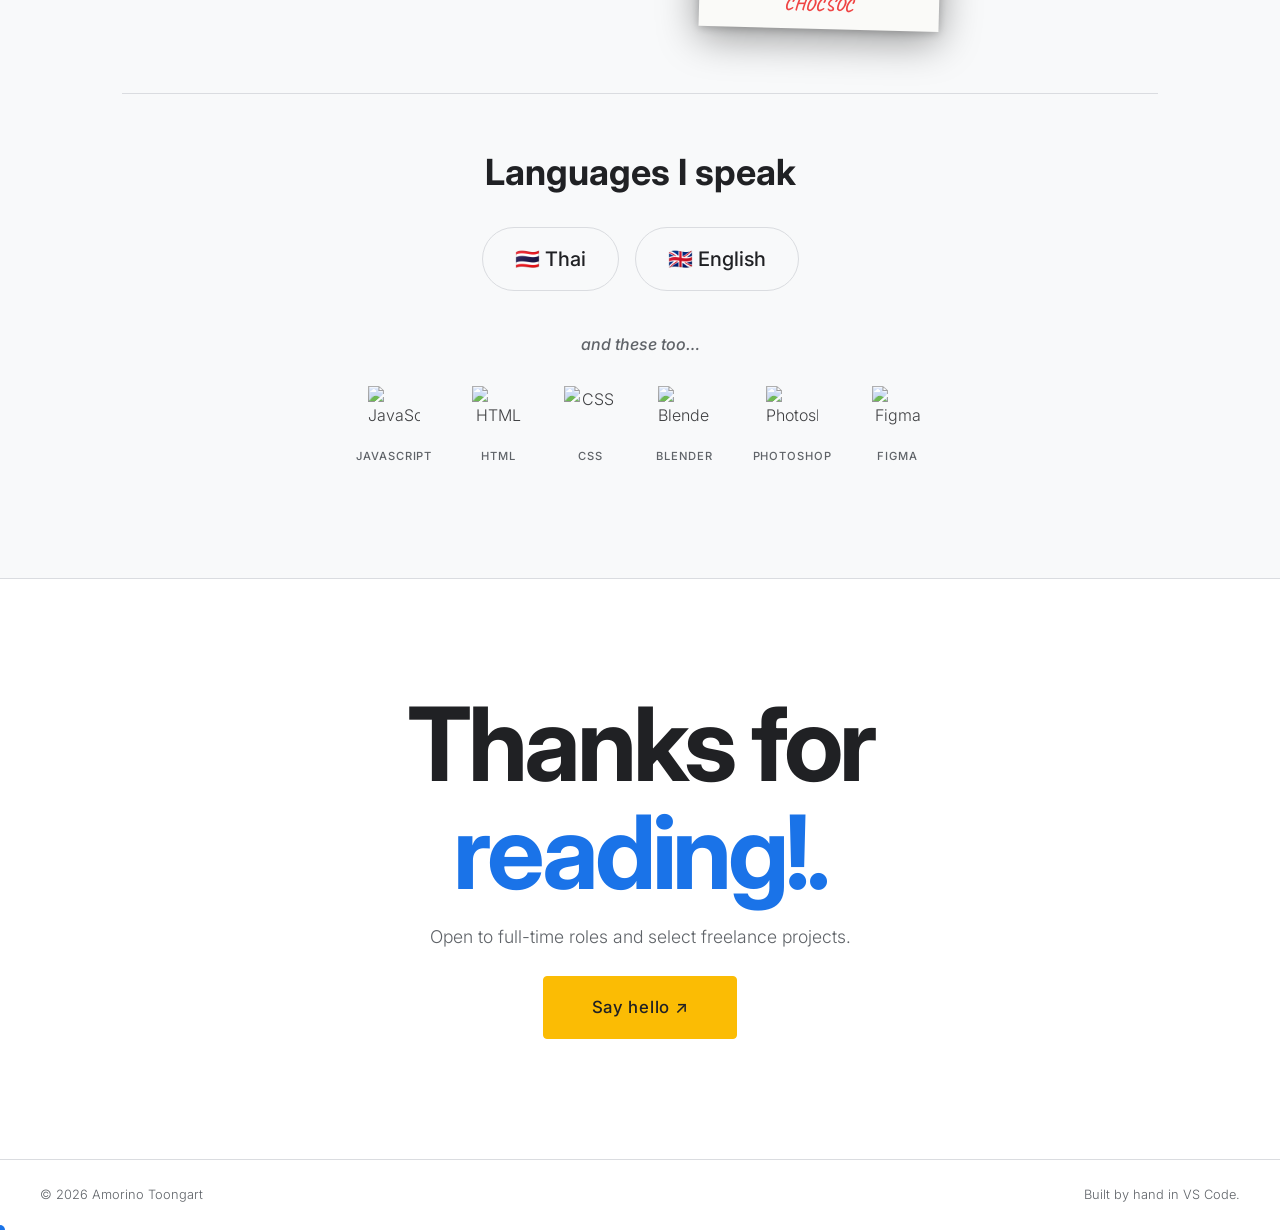
==== commit c472c05e: "bigchange" ====
--- a/index.html
+++ b/index.html
@@ -4,6 +4,16 @@
   <meta charset="UTF-8" />
   <meta name="viewport" content="width=device-width, initial-scale=1.0" />
   <title>Amorino Toongart — UX/UI Designer</title>
+
+  <!-- Social preview — replace YOUR_SITE_URL with your deployed domain (e.g. https://amorino.design) -->
+  <meta property="og:type"        content="website" />
+  <meta property="og:title"       content="Amorino Toongart — UX/UI Designer" />
+  <meta property="og:description" content="UX/UI designer bridging user needs and technical reality — crafting interfaces that feel inevitable." />
+  <meta property="og:image"       content="https://YOUR_SITE_URL/assets/clickbait.png" />
+  <meta property="og:image:width"  content="1200" />
+  <meta property="og:image:height" content="630" />
+  <meta name="twitter:card"       content="summary_large_image" />
+  <meta name="twitter:image"      content="https://YOUR_SITE_URL/assets/clickbait.png" />
 
   <!-- Google Fonts: Playfair Display (display) + Inter (body/UI) + Caveat (handwritten) -->
   <link rel="preconnect" href="https://fonts.googleapis.com" />
@@ -189,7 +199,7 @@
             problems — somewhere that cares as much about th details as I do.
           </p>
           <div class="about__links">
-            <a href="assets/resume.pdf" class="btn" target="_blank">Download Resume</a>
+            <a href="assets/Amorino Resume June 26.pdf" class="btn" target="_blank">Download Resume</a>
             <a href="https://www.linkedin.com/in/amorino-toongart-9a6186265/" class="btn btn--ghost" target="_blank">LinkedIn ↗</a>
           </div>
         </div>
--- a/css/style.css
+++ b/css/style.css
@@ -1302,11 +1302,19 @@
       max-width: 100%;
     }
 
+    .nav {
+      padding: 1rem 1.5rem;
+    }
+
+    .nav.scrolled {
+      padding: 0.75rem 1.5rem;
+    }
+
     .about__grid {
       grid-template-columns: 1fr;
       gap: 3rem;
     }
-  
+
     .work__grid {
       grid-template-columns: 1fr;
     }
@@ -1320,7 +1328,11 @@
       aspect-ratio: 16 / 10;
       height: auto;
     }
-  
+
+    .work__grid .card:first-child .card__body {
+      padding: 1.5rem;
+    }
+
     .nav__links {
       gap: 1.5rem;
     }
@@ -1334,4 +1346,25 @@
       gap: 0.5rem;
       text-align: center;
     }
+  }
+
+  @media (max-width: 520px) {
+    .portrait__item {
+      flex-direction: column;
+      align-items: flex-start;
+    }
+
+    .portrait__item--2,
+    .portrait__item--3 {
+      margin-left: 0;
+    }
+
+    .portrait__photo {
+      width: 200px;
+    }
+
+    .portrait__note {
+      padding-top: 0.5rem;
+      align-items: flex-start;
+    }
   }
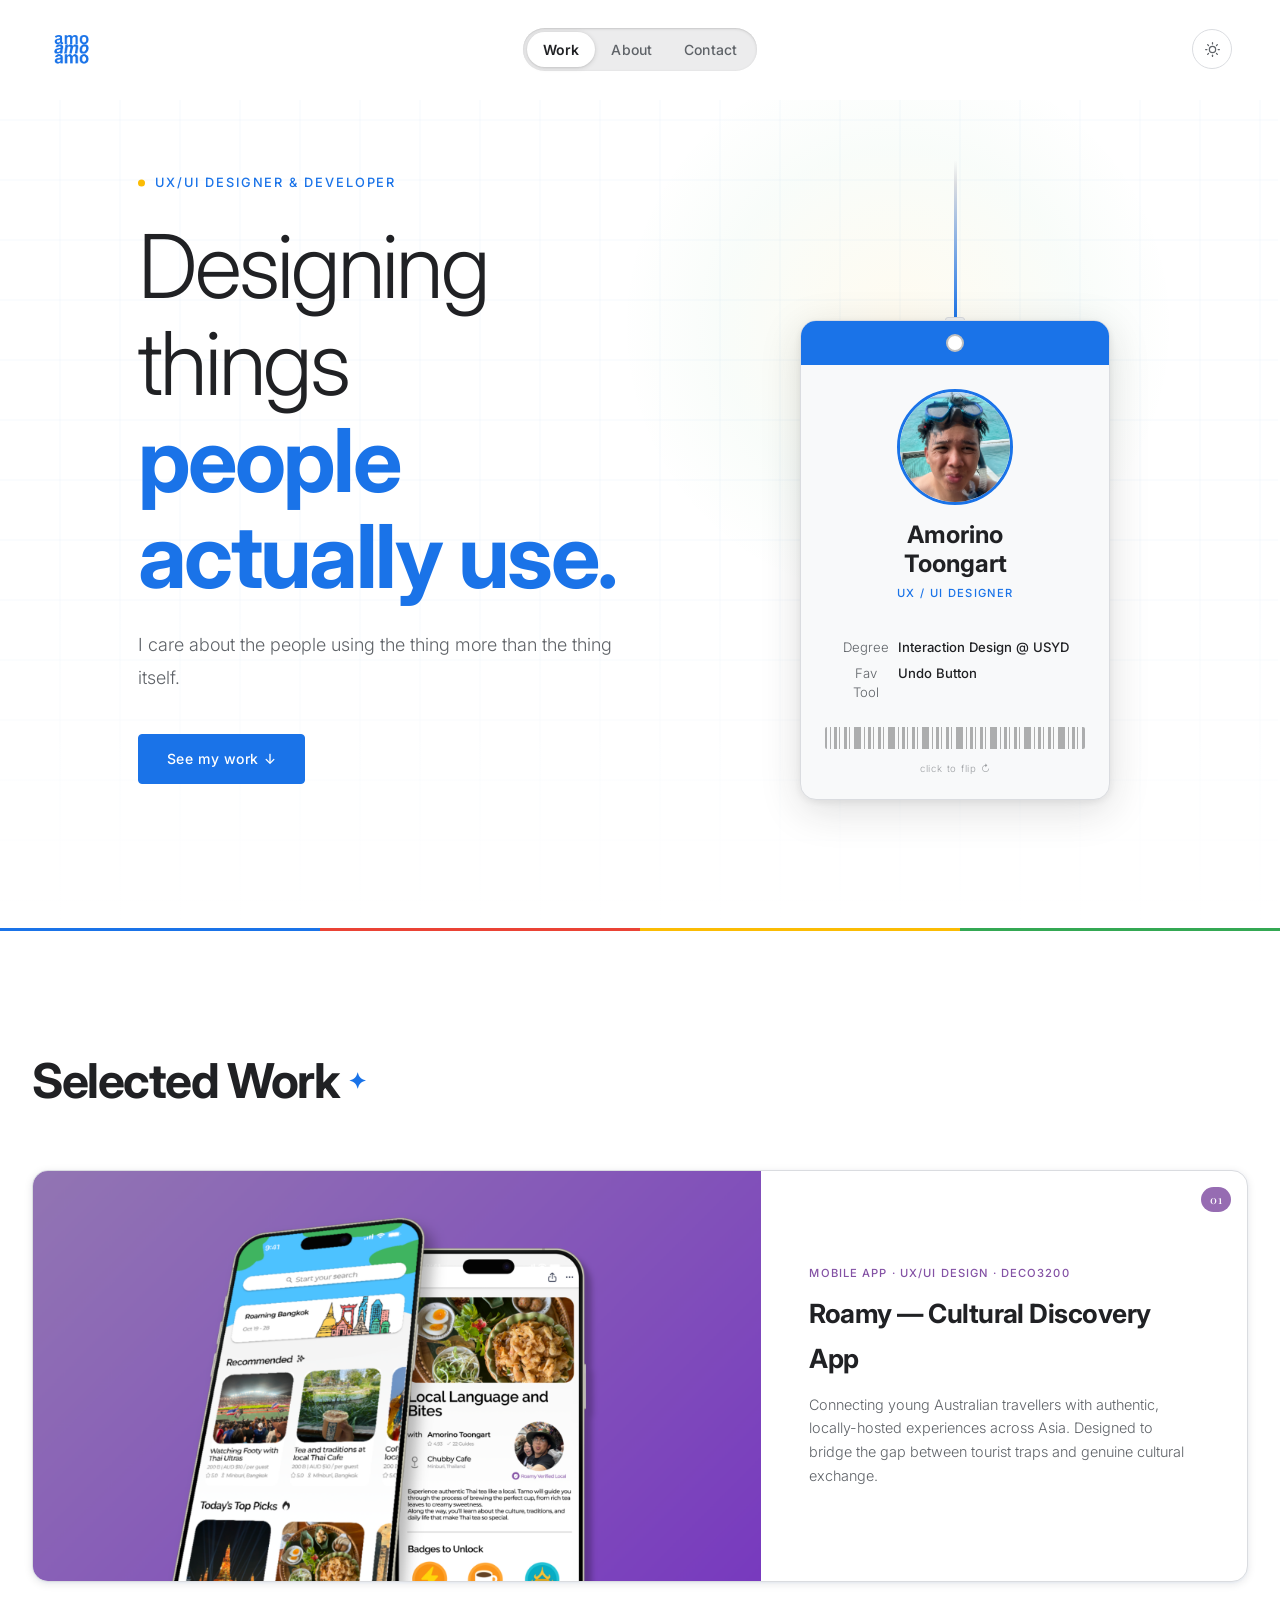
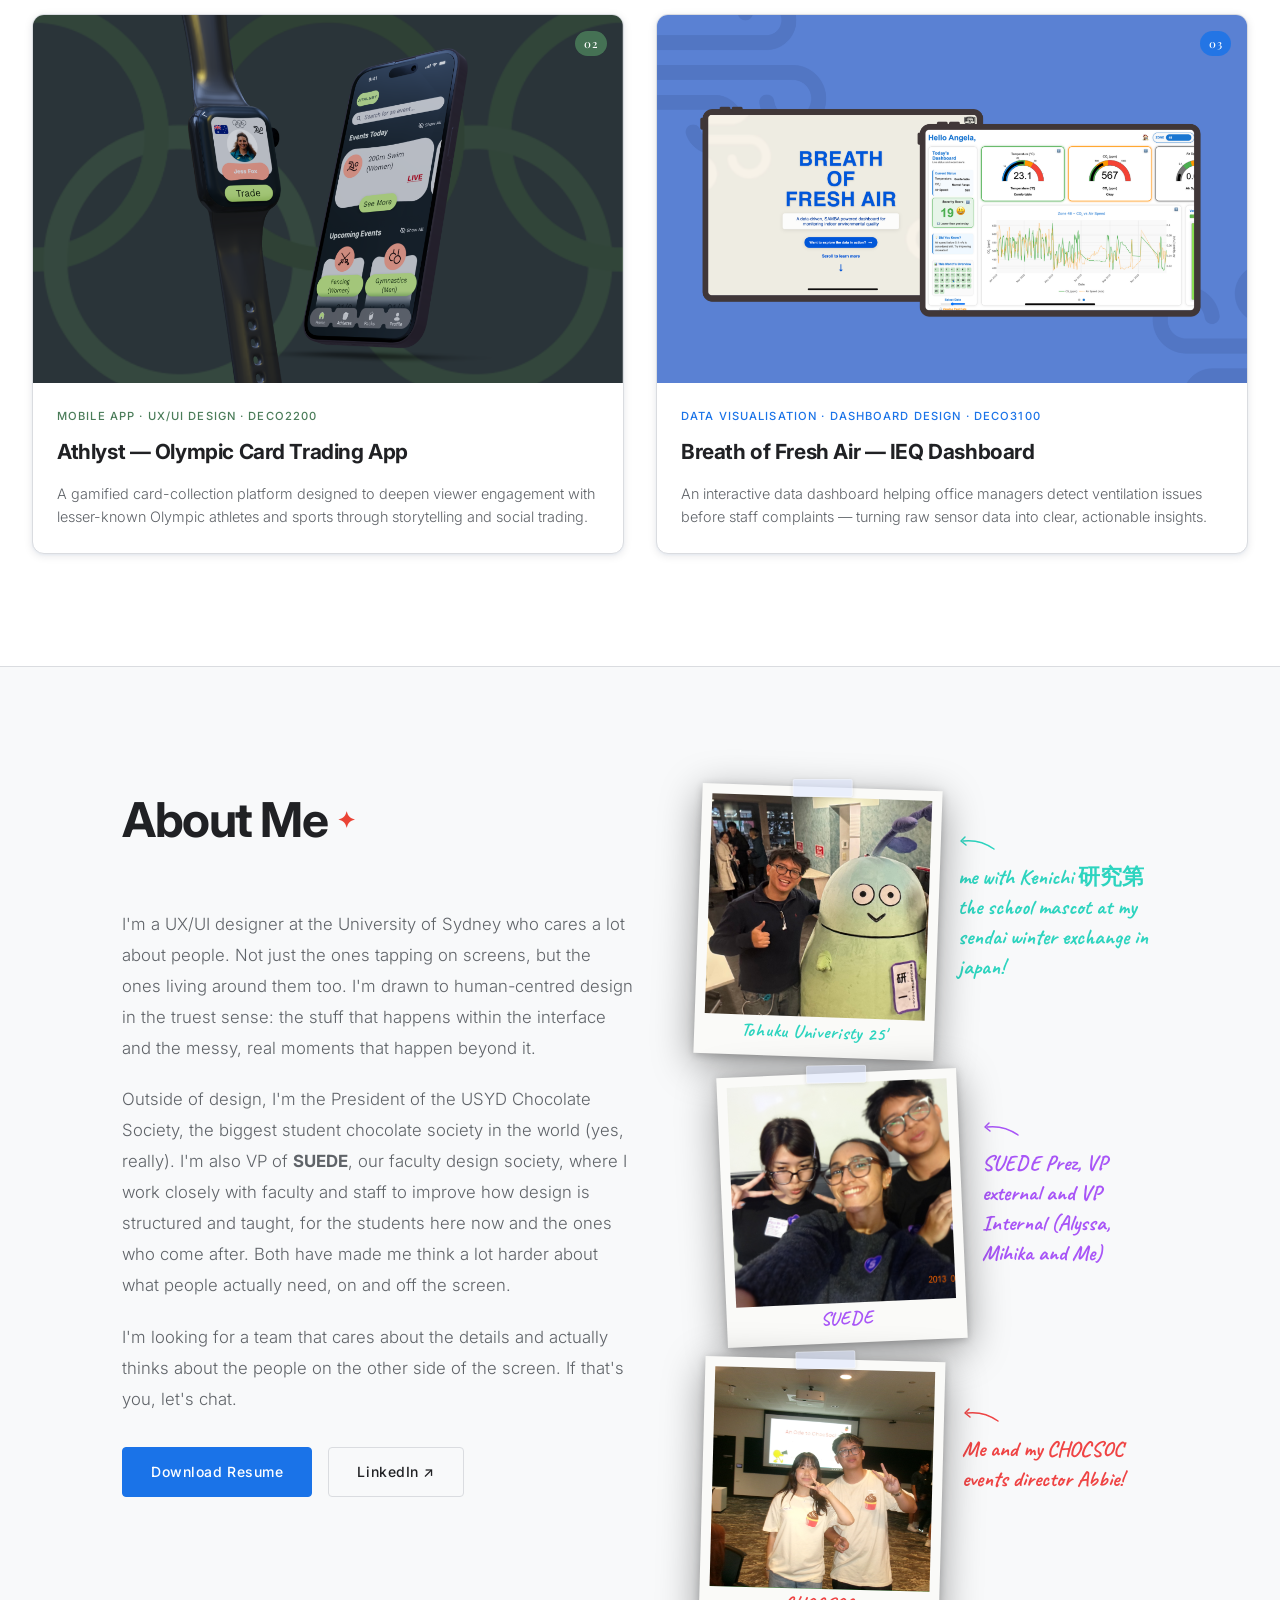
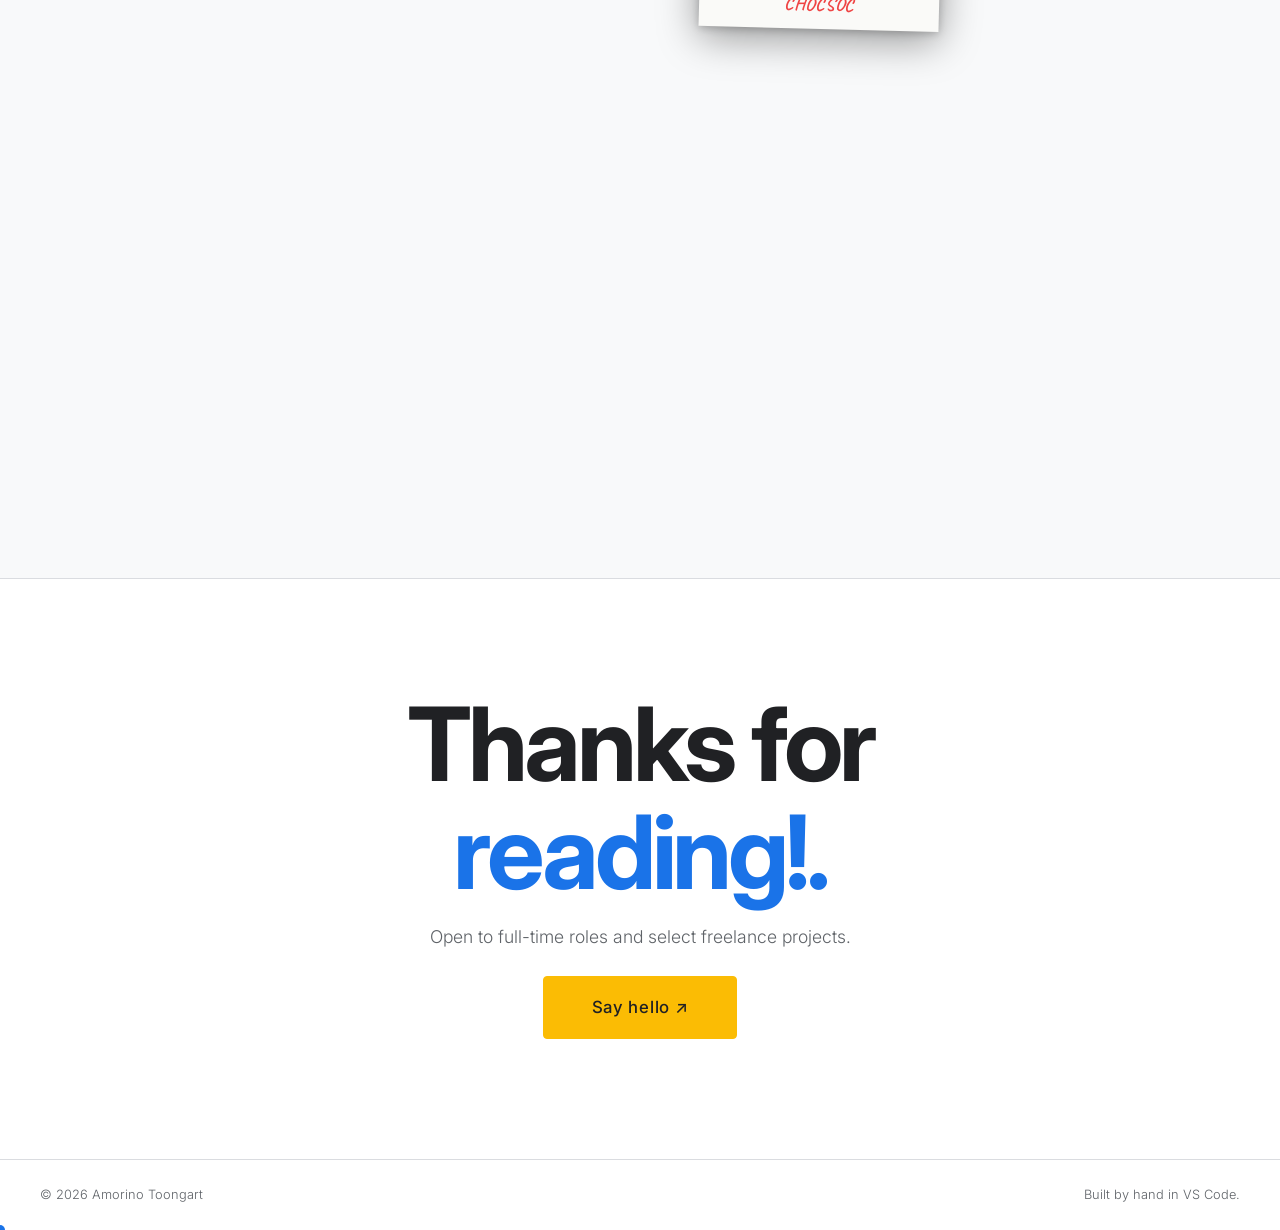
==== commit ab91e077: "index changes" ====
--- a/index.html
+++ b/index.html
@@ -8,7 +8,7 @@
   <!-- Social preview — replace YOUR_SITE_URL with your deployed domain (e.g. https://amorino.design) -->
   <meta property="og:type"        content="website" />
   <meta property="og:title"       content="Amorino Toongart — UX/UI Designer" />
-  <meta property="og:description" content="UX/UI designer bridging user needs and technical reality — crafting interfaces that feel inevitable." />
+  <meta property="og:description" content="I design the stuff that makes you wonder why it wasn't always like this." />
   <meta property="og:image"       content="https://YOUR_SITE_URL/assets/clickbait.png" />
   <meta property="og:image:width"  content="1200" />
   <meta property="og:image:height" content="630" />
@@ -55,8 +55,7 @@
         <em>people actually use.</em>
       </h1>
       <p class="hero__sub">
-        I bridge the gap between user needs and technical reality —
-        crafting interfaces that feel inevitable.
+        I care about the people using the thing more than the thing itself.
       </p>
       <a href="#work" class="btn">See my work ↓</a>
     </div>
@@ -181,22 +180,21 @@
         <div class="about__text">
           <h2 class="section__title">About Me <span class="section-icon section-icon--about" aria-hidden="true">✦</span></h2>
           <p>
-            I'm a UX/UI designer studying at the University of Sydney, drawn to the intersection
-            of user psychology and considered craft. I believe the best interfaces feel less like
-            software and more like a conversation intuitive, purposeful, and occasionally a
-            little delightful.
+            I'm a UX/UI designer at the University of Sydney who cares a lot about people.
+            Not just the ones tapping on screens, but the ones living around them too. I'm drawn
+            to human-centred design in the truest sense: the stuff that happens within the interface
+            and the messy, real moments that happen beyond it.
           </p>
           <p>
-            Outside the screen, I'm the President of the USYD Chocolate Society, which has
-            taught me more about community building, event logistics, and keeping 100's of hungry
-            uni students happy and entertained I'm also Vice President of
-            <strong>SUEDE</strong> (University Experience Designers), where I help shape how our
-            faculty approaches design education and student experience — work that constantly
-            reminds me why getting design right actually matters.
+            Outside of design, I'm the President of the USYD Chocolate Society, the biggest
+            student chocolate society in the world (yes, really). I'm also VP of <strong>SUEDE</strong>,
+            our faculty design society, where I work closely with faculty and staff to improve
+            how design is structured and taught, for the students here now and the ones who come
+            after. Both have made me think a lot harder about what people actually need, on and off the screen.
           </p>
           <p>
-            I'm looking for a team where I can bring both rigour and personality to real
-            problems — somewhere that cares as much about th details as I do.
+            I'm looking for a team that cares about the details and actually thinks about the
+            people on the other side of the screen. If that's you, let's chat.
           </p>
           <div class="about__links">
             <a href="assets/Amorino Resume June 26.pdf" class="btn" target="_blank">Download Resume</a>
